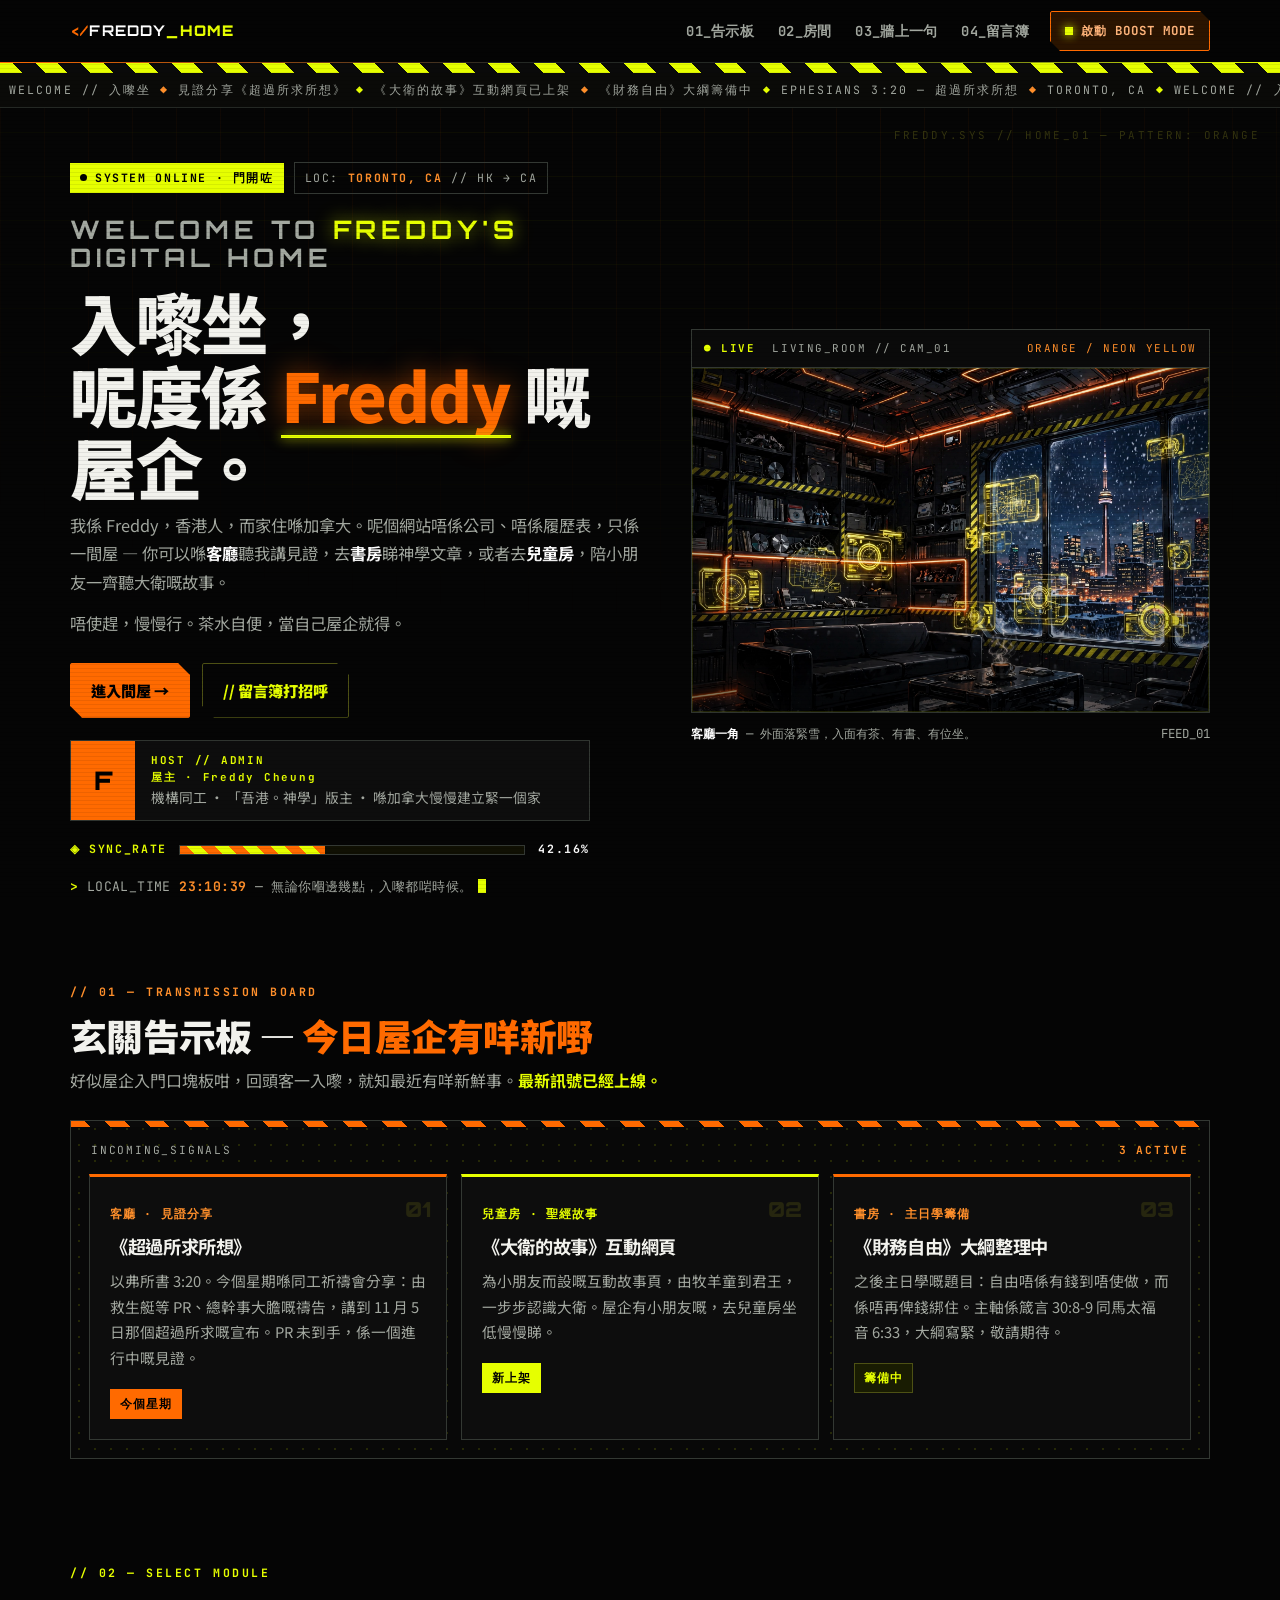
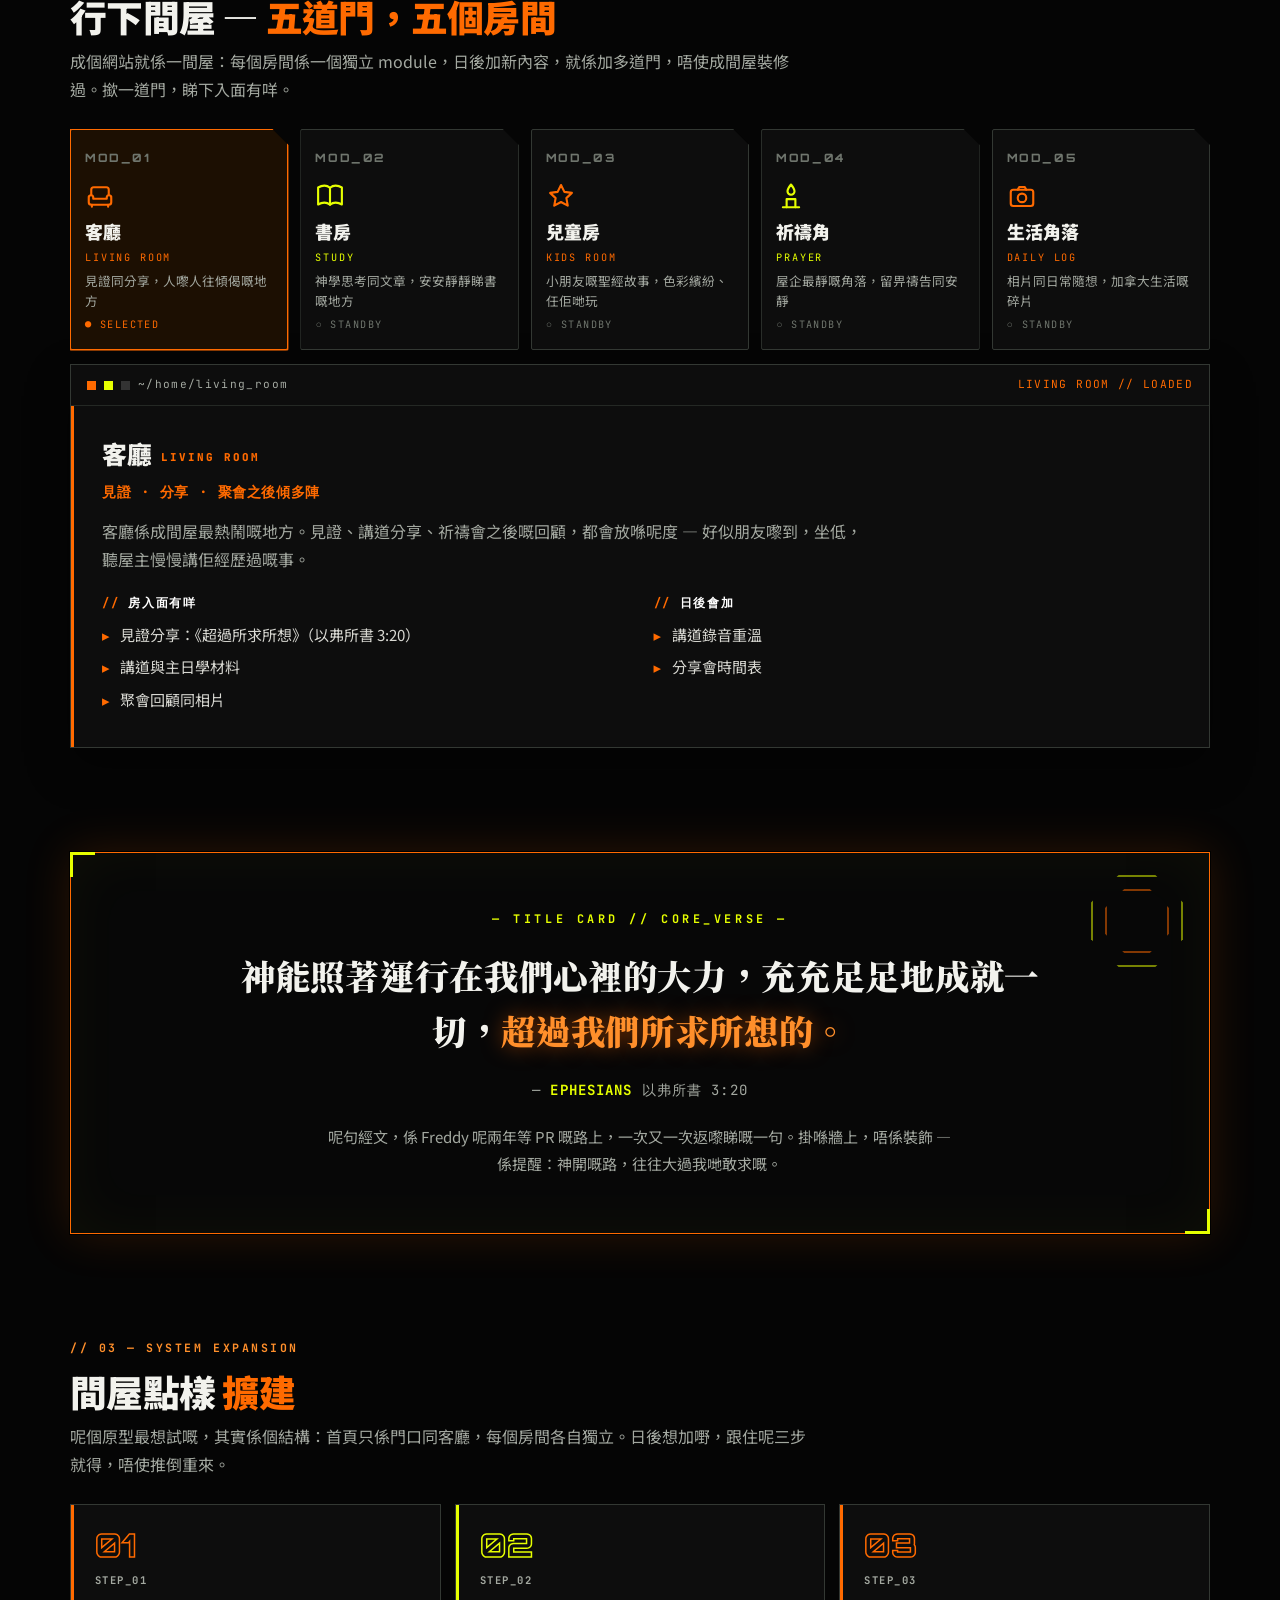
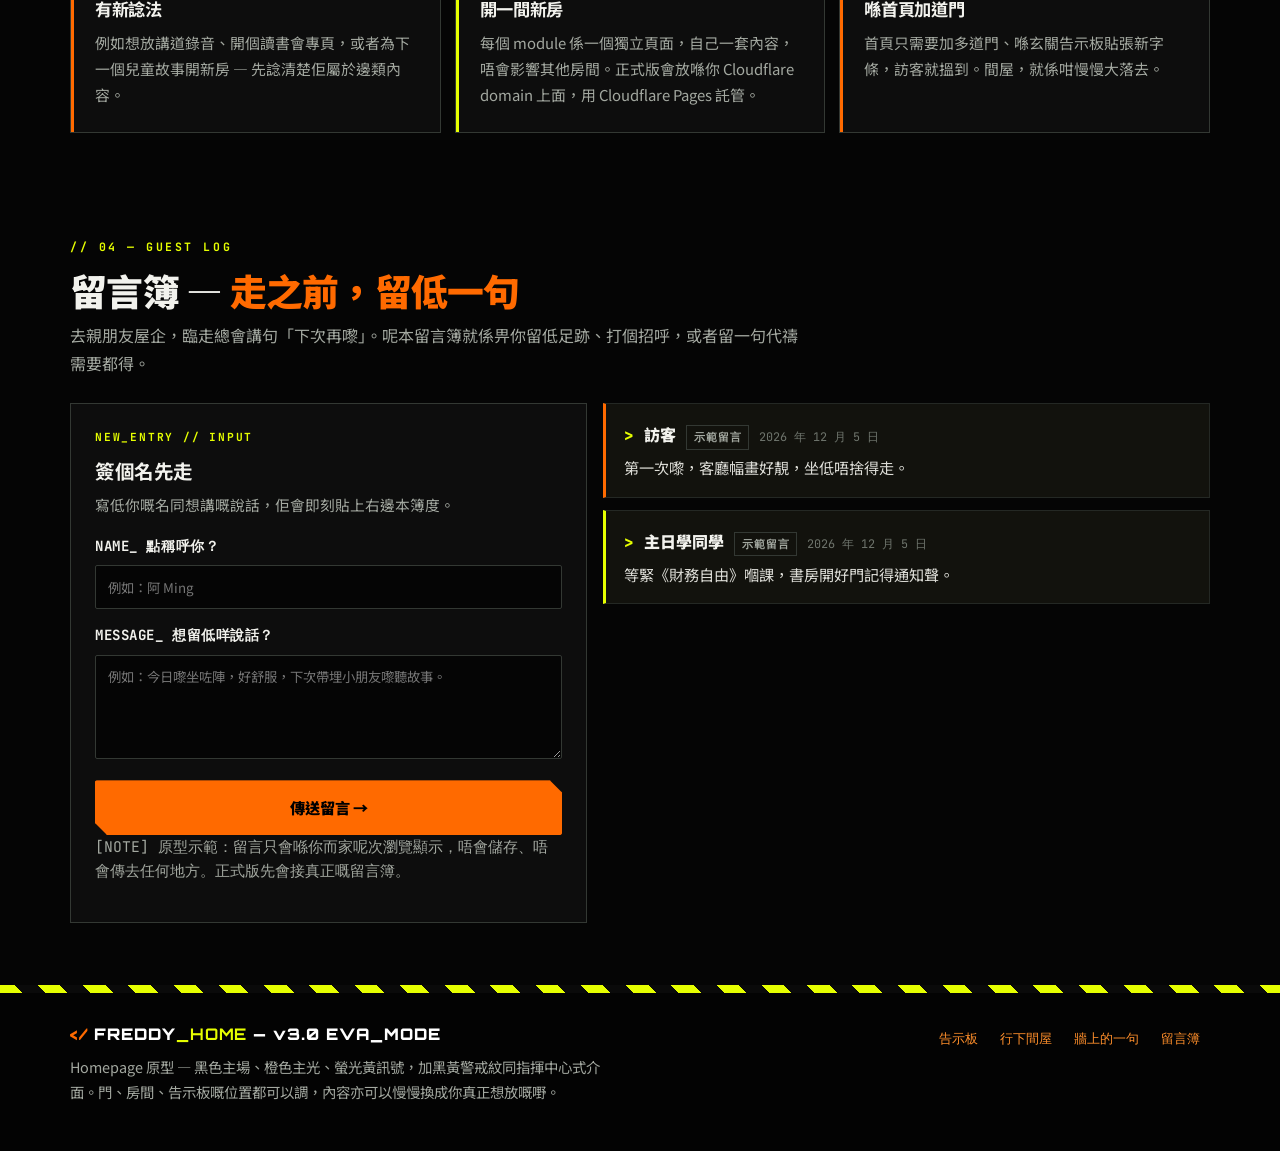
==== index.html @ 5687043f "Add files via upload" ====
<!doctype html>
<html lang="zh-Hant">
<head>
<meta charset="utf-8" />
<meta name="viewport" content="width=device-width, initial-scale=1, viewport-fit=cover" />
<meta name="color-scheme" content="dark" />
<link rel="icon" href="data:," />
<title>Freddy 嘅屋企 — Homepage 原型</title>
<link rel="preconnect" href="https://fonts.googleapis.com" />
<link rel="preconnect" href="https://fonts.gstatic.com" crossorigin />
<link href="https://fonts.googleapis.com/css2?family=JetBrains+Mono:wght@400;700&family=Noto+Sans+TC:wght@400;500;700;900&family=Noto+Serif+TC:wght@600;900&family=Orbitron:wght@700;800;900&display=swap" rel="stylesheet" />
<link rel="stylesheet" href="assets/css/style.css" />
</head>
<body>
<nav class="topnav" aria-label="屋企導覽">
  <div class="wrap">
    <a class="home-link" href="#top"><i>&lt;/</i> FREDDY<b>_HOME</b></a>
    <a href="#news">01_告示板</a>
    <a href="#rooms">02_房間</a>
    <a href="#verse">03_牆上一句</a>
    <a href="#guestbook">04_留言簿</a>
    <button class="lamp-btn" id="lampBtn" type="button" aria-pressed="false"><span class="lamp-dot" aria-hidden="true"></span><span id="lampLabel">啟動 BOOST MODE</span></button>
  </div>
</nav>
<div class="hazard" aria-hidden="true"></div>
<div class="ticker" aria-hidden="true"><div class="ticker-track" id="tickerTrack"><span>&nbsp;WELCOME // 入嚟坐 <b>◆</b> 見證分享《超過所求所想》 <i>◆</i> 《大衛的故事》互動網頁已上架 <b>◆</b> 《財務自由》大綱籌備中 <i>◆</i> EPHESIANS 3:20 — 超過所求所想 <b>◆</b> TORONTO, CA <i>◆</i></span><span>&nbsp;WELCOME // 入嚟坐 <b>◆</b> 見證分享《超過所求所想》 <i>◆</i> 《大衛的故事》互動網頁已上架 <b>◆</b> 《財務自由》大綱籌備中 <i>◆</i> EPHESIANS 3:20 — 超過所求所想 <b>◆</b> TORONTO, CA <i>◆</i></span></div></div>

<main id="top">
<header class="hero">
  <div class="wrap hero-grid">
    <div>
      <div class="sysbar"><span class="online">SYSTEM ONLINE · 門開咗</span><span class="coords">LOC: <b>TORONTO, CA</b> // HK → CA</span></div>
      <h1><span class="en" id="heroEn">WELCOME TO <em>FREDDY'S</em> DIGITAL HOME</span><span id="heroTitle">入嚟坐，<br>呢度係 <span class="accent">Freddy</span> 嘅屋企。</span></h1>
      <p class="lede" id="lede1">我係 Freddy，香港人，而家住喺加拿大。呢個網站唔係公司、唔係履歷表，只係一間屋 — 你可以喺<strong>客廳</strong>聽我講見證，去<strong>書房</strong>睇神學文章，或者去<strong>兒童房</strong>，陪小朋友一齊聽大衛嘅故事。</p>
      <p class="lede" id="lede2">唔使趕，慢慢行。茶水自便，當自己屋企就得。</p>
      <div class="hero-actions">
        <a class="btn btn-primary" href="#rooms">進入間屋 →</a>
        <a class="btn btn-ghost" href="#guestbook">// 留言簿打招呼</a>
      </div>
      <div class="host-card">
        <div class="host-avatar" aria-hidden="true">F</div>
        <div><strong><span>HOST // ADMIN</span><span id="hostName">屋主 · Freddy Cheung</span></strong><span class="desc" id="hostDesc">機構同工 · 「吾港。神學」版主 · 喺加拿大慢慢建立緊一個家</span></div>
      </div>
      <div class="sync" aria-hidden="true"><span class="sync-label">SYNC_RATE</span><div class="sync-track"><div class="sync-fill" id="syncFill"></div></div><strong id="syncVal">--.--%</strong></div>
      <p class="clock-line">LOCAL_TIME <strong id="homeClock">--:--</strong> — 無論你嗰邊幾點，入嚟都啱時候。<span class="cursor" aria-hidden="true"></span></p>
    </div>
    <figure class="hero-photo">
      <div class="hud-head"><span><b>● LIVE</b> &nbsp;LIVING_ROOM // CAM_01</span><span>ORANGE / NEON YELLOW</span></div>
      <div class="frame"><img src="assets/eva-home.webp" alt="指揮中心風格客廳：黑色牆身同書架配橙色霓虹燈帶、黑黃警戒斜紋同螢光黃全息介面板，窗外係落雪中嘅多倫多天際線同 CN Tower，茶几上有一杯熱茶" /></div>
      <figcaption><span><b>客廳一角</b> — 外面落緊雪，入面有茶、有書、有位坐。</span><span>FEED_01</span></figcaption>
    </figure>
  </div>
</header>

<section id="news">
  <div class="wrap">
    <div class="sec-head"><p class="kicker" style="color:var(--orange2)">// 01 — TRANSMISSION BOARD</p><h2>玄關告示板 — <span>今日屋企有咩新嘢</span></h2><p>好似屋企入門口塊板咁，回頭客一入嚟，就知最近有咩新鮮事。<b>最新訊號已經上線。</b></p></div>
    <div class="board">
      <div class="board-top"><span>INCOMING_SIGNALS</span><b id="boardCount">3 ACTIVE</b></div>
      <div class="notes" id="notesWrap"><p class="load-note">// 接收訊號中…</p></div>
    </div>
  </div>
</section>

<section id="rooms">
  <div class="wrap">
    <div class="sec-head"><p class="kicker" style="color:var(--yellow)">// 02 — SELECT MODULE</p><h2>行下間屋 — <span>五道門，五個房間</span></h2><p>成個網站就係一間屋：每個房間係一個獨立 module，日後加新內容，就係加多道門，唔使成間屋裝修過。撳一道門，睇下入面有咩。</p></div>
    <div class="doors" role="tablist" aria-label="房間選擇">
      <button class="door" type="button" role="tab" data-room="living" data-num="MOD_01" aria-selected="true"><svg viewBox="0 0 24 24" aria-hidden="true"><path d="M5 11V7a2 2 0 0 1 2-2h10a2 2 0 0 1 2 2v4"/><path d="M3 13.5A1.8 1.8 0 0 1 6.6 13v1.2h10.8V13a1.8 1.8 0 0 1 3.6.5V17a2 2 0 0 1-2 2H5a2 2 0 0 1-2-2v-3.5Z"/><path d="M5.5 19v1.6M18.5 19v1.6"/></svg><span class="room-name">客廳</span><span class="room-en">LIVING ROOM</span><span class="room-sub">見證同分享，人嚟人往傾偈嘅地方</span><span class="status">● SELECTED</span></button>
      <button class="door" type="button" role="tab" data-room="study" data-num="MOD_02" aria-selected="false"><svg viewBox="0 0 24 24" aria-hidden="true"><path d="M2.5 5.2S5 3.7 7.5 3.7c1.7 0 3.2.6 4.5 1.7 1.3-1.1 2.8-1.7 4.5-1.7 2.5 0 5 1.5 5 1.5v13.6s-2.5-1.5-5-1.5c-1.7 0-3.2.6-4.5 1.7-1.3-1.1-2.8-1.7-4.5-1.7-2.5 0-5 1.5-5 1.5Z"/><path d="M12 5.4v13.5"/></svg><span class="room-name">書房</span><span class="room-en">STUDY</span><span class="room-sub">神學思考同文章，安安靜靜睇書嘅地方</span><span class="status">○ STANDBY</span></button>
      <button class="door" type="button" role="tab" data-room="kids" data-num="MOD_03" aria-selected="false"><svg viewBox="0 0 24 24" aria-hidden="true"><path d="M12 3.2l2.7 5.5 6 .8-4.4 4.2 1.1 6L12 16.8l-5.4 2.9 1.1-6L3.3 9.5l6-.8Z"/></svg><span class="room-name">兒童房</span><span class="room-en">KIDS ROOM</span><span class="room-sub">小朋友嘅聖經故事，色彩繽紛、任佢哋玩</span><span class="status">○ STANDBY</span></button>
      <button class="door" type="button" role="tab" data-room="prayer" data-num="MOD_04" aria-selected="false"><svg viewBox="0 0 24 24" aria-hidden="true"><path d="M12 2.8c1.7 2.1 2.8 3.7 2.8 5.4a2.8 2.8 0 0 1-5.6 0c0-1.7 1.1-3.3 2.8-5.4Z"/><path d="M8.5 21v-6.5h7V21"/><path d="M5.5 21h13"/></svg><span class="room-name">祈禱角</span><span class="room-en">PRAYER</span><span class="room-sub">屋企最靜嘅角落，留畀禱告同安靜</span><span class="status">○ STANDBY</span></button>
      <button class="door" type="button" role="tab" data-room="daily" data-num="MOD_05" aria-selected="false"><svg viewBox="0 0 24 24" aria-hidden="true"><rect x="3" y="7" width="18" height="13" rx="2"/><circle cx="12" cy="13.5" r="3.4"/><path d="M8.6 7l1.2-2.2h4.4L15.4 7"/></svg><span class="room-name">生活角落</span><span class="room-en">DAILY LOG</span><span class="room-sub">相片同日常隨想，加拿大生活嘅碎片</span><span class="status">○ STANDBY</span></button>
    </div>
    <article class="room-panel" id="roomPanel" aria-live="polite"><div class="panel-body"><p class="load-note">// 載入房間資料中…</p></div></article>
  </div>
</section>

<section id="verse">
  <div class="wrap"><div class="verse-band"><div class="atfield" aria-hidden="true"></div><p class="v-label" id="verseLabel">— TITLE CARD // CORE_VERSE —</p><blockquote id="verseText">神能照著運行在我們心裡的大力，充充足足地成就一切，<em>超過我們所求所想的。</em></blockquote><cite id="verseCite">— <b>EPHESIANS</b> 以弗所書 3:20</cite><p class="v-note" id="verseNote">呢句經文，係 Freddy 呢兩年等 PR 嘅路上，一次又一次返嚟睇嘅一句。掛喺牆上，唔係裝飾 — 係提醒：神開嘅路，往往大過我哋敢求嘅。</p></div></div>
</section>

<section id="grow">
  <div class="wrap">
    <div class="sec-head"><p class="kicker" style="color:var(--orange2)">// 03 — SYSTEM EXPANSION</p><h2>間屋點樣 <span>擴建</span></h2><p>呢個原型最想試嘅，其實係個結構：首頁只係門口同客廳，每個房間各自獨立。日後想加嘢，跟住呢三步就得，唔使推倒重來。</p></div>
    <div class="steps">
      <div class="step"><div class="num">01</div><h3><span>STEP_01</span>有新諗法</h3><p>例如想放講道錄音、開個讀書會專頁，或者為下一個兒童故事開新房 — 先諗清楚佢屬於邊類內容。</p></div>
      <div class="step"><div class="num">02</div><h3><span>STEP_02</span>開一間新房</h3><p>每個 module 係一個獨立頁面，自己一套內容，唔會影響其他房間。正式版會放喺你 Cloudflare domain 上面，用 Cloudflare Pages 託管。</p></div>
      <div class="step"><div class="num">03</div><h3><span>STEP_03</span>喺首頁加道門</h3><p>首頁只需要加多道門、喺玄關告示板貼張新字條，訪客就搵到。間屋，就係咁慢慢大落去。</p></div>
    </div>
  </div>
</section>

<section id="guestbook">
  <div class="wrap">
    <div class="sec-head"><p class="kicker" style="color:var(--yellow)">// 04 — GUEST LOG</p><h2>留言簿 — <span>走之前，留低一句</span></h2><p>去親朋友屋企，臨走總會講句「下次再嚟」。呢本留言簿就係畀你留低足跡、打個招呼，或者留一句代禱需要都得。</p></div>
    <div class="guest-grid">
      <form class="guest-form" id="guestForm"><h3><span>NEW_ENTRY // INPUT</span>簽個名先走</h3><p>寫低你嘅名同想講嘅說話，佢會即刻貼上右邊本簿度。</p><label>NAME_ 點稱呼你？<input type="text" id="guestName" maxlength="30" placeholder="例如：阿 Ming" autocomplete="off" /></label><label>MESSAGE_ 想留低咩說話？<textarea id="guestMsg" maxlength="300" placeholder="例如：今日嚟坐咗陣，好舒服，下次帶埋小朋友嚟聽故事。" required></textarea></label><button class="btn btn-primary" type="submit" style="width:100%;justify-content:center">傳送留言 →</button><p class="form-note">[NOTE] 原型示範：留言只會喺你而家呢次瀏覽顯示，唔會儲存、唔會傳去任何地方。正式版先會接真正嘅留言簿。</p></form>
      <div><div class="guest-list" id="guestList"></div></div>
    </div>
  </div>
</section>
</main>

<footer><div class="wrap"><div><p class="f-title"><i>&lt;/</i> FREDDY<b>_HOME</b> — v3.0 EVA_MODE</p><p id="footerNote">Homepage 原型 — 黑色主場、橙色主光、螢光黃訊號，加黑黃警戒紋同指揮中心式介面。門、房間、告示板嘅位置都可以調，內容亦可以慢慢換成你真正想放嘅嘢。</p></div><nav aria-label="頁尾導覽"><a href="#news">告示板</a><a href="#rooms">行下間屋</a><a href="#verse">牆上的一句</a><a href="#guestbook">留言簿</a></nav></div></footer>

<script src="assets/js/main.js" defer></script>
</body>
</html>
---- assets/css/style.css ----
/* ==========================================================================
   FREDDY_HOME — 設計系統（全站共用樣式表）
   黑色主場 #050505 · 橙色主光 · 螢光黃 #e6ff00 訊號色
   風格：新世紀福音戰士式指揮中心（EVA_MODE）
   規則：全站所有頁面都引用呢一個檔案。想改顏色、字體、間距，
   只改 :root 入面嘅變數，全站會一齊變，唔使逐頁改。
   原始樣式由 homepage 原型抽出，未經改動；檔案末尾「CMS 增補」
   一節係為咗由 JSON 載入內容而加嘅少量樣式。
   ========================================================================== */
button,[role="button"],select,summary,input:not([type="checkbox"],[type="radio"]),textarea{min-height:2.75rem}
*{box-sizing:border-box}
html{scroll-behavior:smooth}
@media (prefers-reduced-motion: reduce){html{scroll-behavior:auto}*,*::before,*::after{transition:none!important;animation:none!important}}
:root{
  color-scheme:dark;
  --bg:#050505; --bg2:#090909; --panel:#0d0d0d; --panel2:#12120d; --panel3:#17170f;
  --ink:#f2f2ed; --muted:#a3a8a0; --muted2:#6f756d;
  --line:#242824; --line2:#333833;
  --orange:#ff6a00; --orange2:#ff8f2b; --orange-dim:#2a1400; --orange-soft:#1c0f02;
  --yellow:#e6ff00; --yellow2:#f4ff70; --yellow-dim:#262a00; --yellow-soft:#191c02;
  --mono:"JetBrains Mono",ui-monospace,monospace;
  --display:"Orbitron","Noto Sans TC",sans-serif;
  --serif:"Noto Serif TC",serif;
  --sans:"Noto Sans TC",system-ui,sans-serif;
}
body{margin:0;background:var(--bg);color:var(--ink);font-family:var(--sans);line-height:1.75;overflow-x:hidden}
body::before{content:"";position:fixed;inset:0;z-index:0;pointer-events:none;background-image:linear-gradient(rgba(230,255,0,.045) 1px,transparent 1px),linear-gradient(90deg,rgba(255,106,0,.05) 1px,transparent 1px);background-size:44px 44px;mask-image:radial-gradient(ellipse 90% 70% at 50% 0%,black 30%,transparent 100%);animation:gridDrift 14s linear infinite}
@keyframes gridDrift{to{background-position:44px 88px,88px 44px}}
body::after{content:"";position:fixed;inset:0;z-index:999;pointer-events:none;opacity:.5;background:repeating-linear-gradient(0deg,transparent 0 3px,rgba(0,0,0,.14) 3px 4px)}
body.boost{--orange:#ff7d1a;--yellow:#f2ff3d}
body.boost::before{background-size:28px 28px}
main,footer,nav{position:relative;z-index:1}
h1,h2,h3{font-family:var(--sans);letter-spacing:-.02em}
a{color:var(--orange2)}
.wrap{max-width:1180px;margin:0 auto;padding:0 20px}
.mono{font-family:var(--mono)}
/* NAV */
.topnav{position:sticky;top:0;z-index:50;background:rgba(5,5,5,.92);backdrop-filter:blur(14px);border-bottom:1px solid var(--line)}
.topnav::after{content:"";position:absolute;left:0;right:0;bottom:-1px;height:1px;background:linear-gradient(90deg,var(--orange),transparent 40%,transparent 60%,var(--yellow))}
.topnav .wrap{display:flex;align-items:center;gap:2px;padding-top:10px;padding-bottom:10px;flex-wrap:wrap}
.topnav a{color:var(--muted);text-decoration:none;font-size:.86rem;font-weight:700;padding:8px 11px;min-height:2.5rem;display:inline-flex;align-items:center;font-family:var(--mono);letter-spacing:.02em}
.topnav a:hover{color:var(--yellow);background:#131305}
.topnav .home-link{color:#fff;font-family:var(--display);font-size:.92rem;letter-spacing:.08em;margin-right:auto;padding-left:2px}
.topnav .home-link i{font-style:normal;color:var(--orange)}
.topnav .home-link b{color:var(--yellow);font-weight:900}
.lamp-btn{margin-left:8px;border:1px solid var(--orange);background:var(--orange-dim);color:#ffb47a;border-radius:2px;padding:8px 14px;font-family:var(--mono);font-size:.78rem;font-weight:700;letter-spacing:.08em;cursor:pointer;display:inline-flex;align-items:center;gap:8px;min-height:2.5rem;clip-path:polygon(0 0,calc(100% - 10px) 0,100% 10px,100% 100%,10px 100%,0 calc(100% - 10px))}
.lamp-btn:hover{background:var(--orange);color:#000}
.lamp-dot{width:8px;height:8px;background:var(--yellow);box-shadow:0 0 10px var(--yellow);flex:none}
body.boost .lamp-dot{animation:blink 1s steps(2) infinite}
@keyframes blink{50%{opacity:.25}}
/* HERO */
.hero{padding:54px 0 18px;position:relative}
.hero::before{content:"FREDDY.SYS // HOME_01 — PATTERN: ORANGE";position:absolute;top:18px;right:20px;font-family:var(--mono);font-size:.68rem;letter-spacing:.22em;color:#33330f}
.hero-grid{display:grid;grid-template-columns:1.05fr .95fr;gap:48px;align-items:center}
.sysbar{display:flex;flex-wrap:wrap;gap:10px;align-items:center;margin-bottom:22px;font-family:var(--mono);font-size:.72rem;letter-spacing:.14em}
.sysbar .online{display:inline-flex;align-items:center;gap:8px;color:#000;background:var(--yellow);font-weight:700;padding:5px 10px}
.sysbar .online::before{content:"";width:7px;height:7px;background:#000;border-radius:50%}
.sysbar .coords{color:var(--muted);border:1px solid var(--line2);padding:5px 10px}
.sysbar .coords b{color:var(--orange2)}
h1{font-size:clamp(2.4rem,6vw,4.2rem);line-height:1.08;font-weight:900;margin:0 0 8px;text-transform:none}
h1 .en{display:block;font-family:var(--display);font-size:.38em;letter-spacing:.18em;color:var(--muted);font-weight:700;margin-bottom:14px}
h1 .en em{font-style:normal;color:var(--yellow);text-shadow:0 0 18px rgba(230,255,0,.6)}
h1 .accent{color:var(--orange);text-shadow:0 0 28px rgba(255,106,0,.55);position:relative}
h1 .accent::after{content:"";position:absolute;left:0;right:0;bottom:4px;height:3px;background:var(--yellow);box-shadow:0 0 12px var(--yellow)}
.hero p.lede{font-size:1.02rem;color:var(--muted);margin:0 0 12px;max-width:36em}
.hero p.lede strong{color:#fff}
.hero-actions{display:flex;gap:12px;flex-wrap:wrap;margin:26px 0 22px}
.btn{display:inline-flex;align-items:center;gap:8px;text-decoration:none;cursor:pointer;font:inherit;font-weight:900;font-size:.95rem;padding:13px 20px;min-height:3.1rem;border-radius:2px;clip-path:polygon(0 0,calc(100% - 12px) 0,100% 12px,100% 100%,12px 100%,0 calc(100% - 12px));transition:.18s}
.btn-primary{background:var(--orange);color:#000;border:1px solid var(--orange);box-shadow:0 0 24px rgba(255,106,0,.35)}
.btn-primary:hover{background:var(--yellow);border-color:var(--yellow);box-shadow:0 0 28px rgba(230,255,0,.45);transform:translateY(-2px)}
.btn-ghost{background:transparent;color:var(--yellow);border:1px solid #4d5014}
.btn-ghost:hover{border-color:var(--yellow);background:var(--yellow-soft);transform:translateY(-2px)}
.host-card{display:flex;gap:0;align-items:stretch;background:var(--panel);border:1px solid var(--line2);max-width:520px;overflow:hidden}
.host-avatar{flex:none;width:64px;display:grid;place-items:center;background:var(--orange);color:#000;font-family:var(--display);font-weight:900;font-size:1.6rem}
.host-card>div:last-child{padding:12px 16px}
.host-card strong{display:block;font-size:.98rem;line-height:1.4}
.host-card strong span{font-family:var(--mono);font-size:.68rem;letter-spacing:.16em;color:var(--yellow);display:block;margin-bottom:2px}
.host-card span.desc{color:var(--muted);font-size:.86rem;line-height:1.55;display:block}
.clock-line{margin-top:16px;color:var(--muted);font-size:.82rem;font-family:var(--mono);letter-spacing:.03em}
.clock-line::before{content:"> ";color:var(--yellow);font-weight:700}
.clock-line strong{color:var(--orange2);font-variant-numeric:tabular-nums}
.clock-line .cursor{display:inline-block;width:8px;height:14px;background:var(--yellow);vertical-align:-2px;margin-left:6px;animation:blink 1.1s steps(2) infinite}
.hero-photo{margin:0;position:relative}
.hud-head{display:flex;justify-content:space-between;gap:12px;background:#0a0a0a;border:1px solid var(--line2);border-bottom:0;padding:9px 12px;font-family:var(--mono);font-size:.68rem;letter-spacing:.14em;color:var(--muted)}
.hud-head b{color:var(--yellow)} .hud-head span:last-child{color:var(--orange2)}
.hero-photo .frame{border:1px solid var(--line2);overflow:hidden;background:#000;position:relative}
.hero-photo .frame::after{content:"";position:absolute;inset:0;pointer-events:none;box-shadow:inset 0 0 0 1px rgba(230,255,0,.12),inset 0 -60px 80px rgba(0,0,0,.55)}
.hero-photo img{display:block;width:100%;height:auto;aspect-ratio:3/2;object-fit:cover}
.hero-photo figcaption{display:flex;justify-content:space-between;gap:12px;color:var(--muted);font-size:.78rem;margin-top:10px;font-family:var(--mono)}
.hero-photo figcaption b{color:#fff;font-weight:700}
/* SECTIONS */
section{padding:52px 0}
.sec-head{margin-bottom:26px;max-width:46em}
.sec-head .kicker{font-family:var(--mono);font-size:.72rem;letter-spacing:.22em;font-weight:700;margin:0 0 10px}
.sec-head h2{font-size:clamp(1.6rem,3.6vw,2.3rem);font-weight:900;margin:0 0 8px;line-height:1.25}
.sec-head h2 span{color:var(--orange)}
.sec-head p{color:var(--muted);margin:0}
.sec-head p b{color:var(--yellow);font-weight:700}
/* BOARD */
.board{border:1px solid var(--line2);background:#080808;background-image:radial-gradient(rgba(230,255,0,.13) 1px,transparent 1.2px);background-size:16px 16px;padding:18px}
.board-top{display:flex;justify-content:space-between;font-family:var(--mono);font-size:.7rem;letter-spacing:.16em;color:var(--muted);padding:2px 2px 14px}
.board-top b{color:var(--orange2)}
.notes{display:grid;grid-template-columns:repeat(3,1fr);gap:14px}
.note{background:var(--panel);border:1px solid var(--line2);border-top:3px solid var(--orange);padding:20px;position:relative}
.note:nth-child(2){border-top-color:var(--yellow)} .note:nth-child(3){border-top-color:var(--orange)}
.note .idx{position:absolute;top:14px;right:16px;font-family:var(--display);font-size:1.3rem;font-weight:900;color:#26260f}
.note .where{font-family:var(--mono);font-size:.72rem;font-weight:700;letter-spacing:.1em}
.note h3{margin:8px 0 8px;font-size:1.14rem;line-height:1.45;padding-right:28px}
.note p{margin:0 0 16px;color:var(--muted);font-size:.92rem}
.chip{display:inline-block;font-family:var(--mono);font-size:.72rem;font-weight:700;letter-spacing:.08em;padding:4px 9px;border:1px solid var(--line2);color:var(--muted)}
.chip.new{background:var(--orange);border-color:var(--orange);color:#000}
.chip.live{background:var(--yellow);border-color:var(--yellow);color:#000}
.chip.soon{color:var(--yellow);border-color:#4d5114;background:var(--yellow-soft)}
/* DOORS / PORTALS */
.doors{display:grid;grid-template-columns:repeat(5,1fr);gap:12px;margin-bottom:14px}
.door{--room:var(--orange);--room-soft:var(--orange-soft);font:inherit;cursor:pointer;text-align:left;background:var(--panel);border:1px solid var(--line2);border-radius:2px;padding:18px 14px 16px;color:var(--ink);position:relative;min-height:11.5rem;display:flex;flex-direction:column;align-items:flex-start;gap:5px;clip-path:polygon(0 0,calc(100% - 16px) 0,100% 16px,100% 100%,0 100%);transition:.18s}
.door::before{content:attr(data-num);font-family:var(--display);font-size:.72rem;letter-spacing:.14em;color:var(--muted2);font-weight:800}
.door:hover{transform:translateY(-4px);border-color:var(--room)}
.door[aria-selected="true"]{background:var(--room-soft);border-color:var(--room);box-shadow:0 0 0 1px var(--room),0 0 26px color-mix(in srgb,var(--room) 28%,transparent)}
.door .status{margin-top:auto;font-family:var(--mono);font-size:.64rem;letter-spacing:.14em;color:var(--muted2)}
.door[aria-selected="true"] .status{color:var(--room)}
.door svg{width:30px;height:30px;stroke:var(--room);fill:none;stroke-width:1.7;stroke-linecap:round;stroke-linejoin:round;margin-top:8px}
.door .room-name{font-weight:900;font-size:1.12rem;margin-top:4px;line-height:1.3}
.door .room-en{font-family:var(--mono);font-size:.64rem;letter-spacing:.18em;color:var(--room)}
.door .room-sub{font-size:.79rem;color:var(--muted);line-height:1.55}
.door[data-room="study"],.door[data-room="prayer"]{--room:var(--yellow);--room-soft:var(--yellow-soft)}
.room-panel{--room:var(--orange);--room-soft:var(--orange-soft);background:var(--panel);border:1px solid var(--line2);box-shadow:0 18px 40px rgba(0,0,0,.45)}
.room-panel.swap{animation:fadeSlide .28s ease}
@keyframes fadeSlide{from{opacity:0;transform:translateY(6px)}to{opacity:1;transform:none}}
.panel-bar{display:flex;align-items:center;gap:8px;border-bottom:1px solid var(--line);padding:10px 16px;font-family:var(--mono);font-size:.7rem;letter-spacing:.12em;color:var(--muted)}
.panel-bar .dot{width:9px;height:9px;flex:none}.panel-bar .dot.o{background:var(--orange)}.panel-bar .dot.g{background:var(--yellow)}.panel-bar .dot.d{background:#333}
.panel-bar span:last-child{margin-left:auto;color:var(--room)}
.panel-body{padding:26px 28px 28px;border-left:3px solid var(--room)}
.room-panel h3{margin:0 0 4px;font-size:1.55rem;font-weight:900}
.room-panel h3 small{font-family:var(--mono);font-size:.68rem;letter-spacing:.18em;color:var(--room);vertical-align:middle;margin-left:10px}
.room-panel .panel-sub{color:var(--room);font-weight:700;font-size:.9rem;margin:0 0 12px;font-family:var(--mono);letter-spacing:.04em}
.room-panel .panel-desc{color:var(--muted);margin:0 0 20px;max-width:48em}
.panel-cols{display:grid;grid-template-columns:1fr 1fr;gap:24px}
.panel-cols h4{margin:0 0 8px;font-family:var(--mono);font-size:.76rem;letter-spacing:.14em;color:#fff}
.panel-cols h4::before{content:"// ";color:var(--room)}
.panel-cols ul{margin:0;padding:0;list-style:none}
.panel-cols li{margin-bottom:6px;padding-left:18px;position:relative;color:#d8d8d2;font-size:.94rem}
.panel-cols li::before{content:"▸";position:absolute;left:0;color:var(--room)}
/* VERSE */
.verse-band{background:#070707;border:1px solid var(--orange);padding:clamp(30px,5vw,56px);text-align:center;position:relative;box-shadow:0 0 0 1px #000,0 0 44px rgba(255,106,0,.16),inset 0 0 60px rgba(230,255,0,.04)}
.verse-band::before,.verse-band::after{content:"";position:absolute;width:22px;height:22px;border-color:var(--yellow);border-style:solid}
.verse-band::before{top:-1px;left:-1px;border-width:3px 0 0 3px}.verse-band::after{bottom:-1px;right:-1px;border-width:0 3px 3px 0}
.verse-band .v-label{font-family:var(--mono);font-size:.74rem;letter-spacing:.3em;color:var(--yellow);margin:0 0 18px;font-weight:700}
.verse-band blockquote{margin:0 auto 16px;max-width:25em;font-weight:900;font-size:clamp(1.4rem,3.8vw,2.15rem);line-height:1.6}
.verse-band blockquote em{font-style:normal;color:var(--orange2);text-shadow:0 0 20px rgba(255,106,0,.5)}
.verse-band cite{font-style:normal;color:var(--muted);font-family:var(--mono);font-size:.88rem;letter-spacing:.08em}
.verse-band cite b{color:var(--yellow)}
.verse-band .v-note{margin:22px auto 0;max-width:42em;font-size:.94rem;color:var(--muted)}
/* STEPS */
.steps{display:grid;grid-template-columns:repeat(3,1fr);gap:14px}
.step{background:var(--panel);border:1px solid var(--line2);padding:24px;position:relative;overflow:hidden}
.step::after{content:"";position:absolute;left:0;top:0;bottom:0;width:3px;background:var(--orange)}
.step:nth-child(2)::after{background:var(--yellow)} .step:nth-child(3)::after{background:var(--orange)}
.step .num{font-family:var(--display);font-weight:900;font-size:2rem;color:transparent;-webkit-text-stroke:1.5px var(--orange);margin-bottom:10px;line-height:1}
.step:nth-child(2) .num{-webkit-text-stroke-color:var(--yellow)}
.step h3{margin:0 0 6px;font-size:1.08rem}.step h3 span{font-family:var(--mono);font-size:.66rem;letter-spacing:.14em;color:var(--muted);display:block;margin-bottom:4px}
.step p{margin:0;color:var(--muted);font-size:.93rem}
/* GUESTBOOK */
.guest-grid{display:grid;grid-template-columns:.92fr 1.08fr;gap:16px;align-items:start}
.guest-form{background:var(--panel);border:1px solid var(--line2);padding:24px}
.guest-form h3{margin:0 0 4px;font-size:1.22rem}.guest-form h3 span{font-family:var(--mono);color:var(--yellow);font-size:.7rem;letter-spacing:.16em;display:block;margin-bottom:6px}
.guest-form>p{margin:0 0 16px;color:var(--muted);font-size:.92rem}
.guest-form label{display:block;font-weight:700;font-size:.88rem;margin-bottom:14px;font-family:var(--mono);letter-spacing:.04em}
.guest-form input,.guest-form textarea{width:100%;margin-top:7px;font-family:var(--sans);color:#fff;background:#050505;border:1px solid var(--line2);border-radius:2px;padding:11px 12px}
.guest-form textarea{min-height:6.5rem;resize:vertical}
.guest-form input:focus,.guest-form textarea:focus{outline:1px solid var(--yellow);border-color:var(--yellow);box-shadow:0 0 16px rgba(230,255,0,.18)}
.form-note{font-size:.78rem;color:var(--muted2);margin:12px 0 0;font-family:var(--mono);line-height:1.6}
.guest-list{display:grid;gap:12px}
.guest-note{background:var(--panel2);border:1px solid var(--line);border-left:3px solid var(--orange);padding:16px 18px}
.guest-note:nth-child(even){border-left-color:var(--yellow)}
.guest-note .g-head{display:flex;align-items:baseline;gap:10px;flex-wrap:wrap;margin-bottom:4px}
.guest-note strong{font-weight:900}.guest-note strong::before{content:"> ";color:var(--yellow);font-family:var(--mono)}
.guest-note time{font-size:.74rem;color:var(--muted2);font-family:var(--mono)}
.guest-note p{margin:0;font-size:.95rem;color:#dcdcd6}
.demo-tag{font-family:var(--mono);font-size:.66rem;font-weight:700;letter-spacing:.08em;border:1px solid var(--line2);color:var(--muted);padding:2px 7px}
.guest-empty{color:var(--muted);border:1px dashed var(--line2);padding:22px;text-align:center;font-family:var(--mono);font-size:.86rem}
footer{border-top:1px solid var(--line);padding:34px 0 46px;margin-top:10px;background:#030303}
footer .wrap{display:flex;gap:20px;flex-wrap:wrap;align-items:flex-start;justify-content:space-between}
footer p{margin:0;color:var(--muted);font-size:.9rem;max-width:38em}
footer .f-title{font-family:var(--display);font-weight:900;color:#fff;font-size:1rem;margin-bottom:6px;letter-spacing:.06em}
footer .f-title i{font-style:normal;color:var(--orange)} footer .f-title b{color:var(--yellow)}
footer nav{display:flex;gap:2px;flex-wrap:wrap} footer nav a{padding:8px 10px;min-height:2.25rem;display:inline-flex;align-items:center;font-family:var(--mono);font-size:.8rem;text-decoration:none}
/* EVA MODE — hazard, motion, title-card serif */
.hazard{height:10px;background:repeating-linear-gradient(45deg,var(--yellow) 0 16px,#0a0a0a 16px 32px);animation:hazardMove 1.1s linear infinite;position:relative;z-index:2}
@keyframes hazardMove{to{background-position:45.3px 0}}
body.boost .hazard{animation-duration:.45s}
.ticker{overflow:hidden;background:#0a0a08;border-bottom:1px solid var(--line);position:relative;z-index:1}
.ticker-track{display:flex;width:max-content;animation:tickMove 30s linear infinite}
.ticker span{font-family:var(--mono);font-size:.72rem;letter-spacing:.18em;color:var(--muted);padding:7px 0;white-space:nowrap}
.ticker span b{color:var(--orange2);font-weight:700}
.ticker span i{font-style:normal;color:var(--yellow)}
@keyframes tickMove{to{transform:translateX(-50%)}}
body.boost .ticker-track{animation-duration:13s}
.sysbar .online{animation:onlinePulse 2.2s ease-in-out infinite}
@keyframes onlinePulse{0%,100%{box-shadow:0 0 0 rgba(230,255,0,0)}50%{box-shadow:0 0 18px rgba(230,255,0,.55)}}
h1 .accent{animation:flicker 4.2s linear infinite}
@keyframes flicker{0%,93%,95.5%,100%{opacity:1}94%,95%{opacity:.55}}
.hero-photo .frame::before{content:"";position:absolute;left:0;right:0;top:-18%;height:64px;z-index:2;pointer-events:none;background:linear-gradient(180deg,transparent,rgba(230,255,0,.16),rgba(255,106,0,.08),transparent);animation:scanSweep 4.6s linear infinite}
@keyframes scanSweep{0%{top:-18%}100%{top:106%}}
body.boost .hero-photo .frame::before{animation-duration:2.2s}
.hero-photo img{animation:feedIn 1.1s ease both}
@keyframes feedIn{from{opacity:0;transform:scale(1.04)}to{opacity:1;transform:none}}
.sync{display:flex;align-items:center;gap:12px;margin-top:18px;font-family:var(--mono);font-size:.72rem;letter-spacing:.14em;color:var(--muted);max-width:520px}
.sync .sync-label{color:var(--yellow);font-weight:700;flex:none}
.sync .sync-label::before{content:"◈ "}
.sync-track{flex:1;height:10px;background:#101003;border:1px solid var(--line2);position:relative;overflow:hidden}
.sync-fill{height:100%;width:0;background:repeating-linear-gradient(45deg,var(--orange) 0 10px,var(--yellow) 10px 20px);background-size:28px 100%;animation:fillSlide 1s linear infinite;transition:width .8s ease}
@keyframes fillSlide{to{background-position:28px 0}}
.sync strong{color:#fff;font-variant-numeric:tabular-nums;flex:none;min-width:4.6em;text-align:right}
.board{position:relative}
.board::before{content:"";position:absolute;top:0;left:0;right:0;height:6px;background:repeating-linear-gradient(45deg,var(--orange) 0 14px,#0a0a0a 14px 28px);animation:hazardMove 1.4s linear infinite}
.note{transition:transform .18s,border-color .18s,box-shadow .18s}
.note:hover{transform:translateY(-4px);border-color:var(--line2);box-shadow:0 12px 28px rgba(0,0,0,.5)}
.door{transition:transform .18s,border-color .18s,box-shadow .18s,background .18s}
.door:hover{transform:translateY(-4px) translateX(2px)}
.door[aria-selected="true"]{animation:doorPulse 2.4s ease-in-out infinite}
@keyframes doorPulse{0%,100%{box-shadow:0 0 0 1px var(--room),0 0 18px color-mix(in srgb,var(--room) 22%,transparent)}50%{box-shadow:0 0 0 1px var(--room),0 0 34px color-mix(in srgb,var(--room) 42%,transparent)}}
.room-panel.swap{animation:panelIn .38s ease}
@keyframes panelIn{0%{opacity:0;transform:translateX(14px);clip-path:inset(0 0 0 6%)}60%{opacity:1}100%{opacity:1;transform:none;clip-path:inset(0 0 0 0)}}
.verse-band blockquote{font-family:var(--serif);font-weight:900;letter-spacing:.02em}
.atfield{position:absolute;top:22px;right:26px;width:92px;height:92px;pointer-events:none;opacity:.5}
.atfield::before,.atfield::after{content:"";position:absolute;inset:0;background:transparent;border:2px solid var(--yellow);clip-path:polygon(30% 0,70% 0,100% 30%,100% 70%,70% 100%,30% 100%,0 70%,0 30%);animation:spin 26s linear infinite}
.atfield::after{inset:14px;border-color:var(--orange);animation-duration:18s;animation-direction:reverse}
@keyframes spin{to{transform:rotate(360deg)}}
.rv{opacity:0;transform:translateY(20px);transition:opacity .6s ease,transform .6s ease}
.rv.in{opacity:1;transform:none}
footer{position:relative}
footer::before{content:"";position:absolute;top:-1px;left:0;right:0;height:8px;background:repeating-linear-gradient(45deg,var(--yellow) 0 16px,#0a0a0a 16px 32px);animation:hazardMove 1.1s linear infinite}
@media(max-width:900px){
.hero-grid{grid-template-columns:1fr;gap:32px}.hero{padding-top:36px}.hero::before{display:none}
.notes{grid-template-columns:1fr}.doors{grid-template-columns:repeat(2,1fr)}.door:last-child{grid-column:span 2}
.panel-cols{grid-template-columns:1fr}.steps{grid-template-columns:1fr}.guest-grid{grid-template-columns:1fr}
section{padding:38px 0}.panel-body{padding:22px 20px}.topnav a:not(.home-link){padding:8px 7px;font-size:.8rem}
.hero-photo figcaption{flex-direction:column;gap:2px}
}

/* ==========================================================================
   CMS 增補 — 由 JSON 載入內容時用嘅樣式（沿用上面同一套變數）
   ========================================================================== */
/* 內容載入中 / 載入失敗嘅提示（告示板、房間面板） */
.load-note{color:var(--muted);font-family:var(--mono);font-size:.86rem;letter-spacing:.06em;padding:22px;text-align:center;border:1px dashed var(--line2)}
.load-error{color:var(--yellow);font-family:var(--mono);font-size:.86rem;letter-spacing:.04em;line-height:1.7;padding:18px 20px;border:1px solid #4d5014;background:var(--yellow-soft)}
.load-error b{color:#fff}
/* 書房文章列表（content/articles.json 有文章時，先會喺書房面板出現） */
.article-block{margin-top:24px;border-top:1px solid var(--line);padding-top:18px}
.article-block h4{margin:0 0 12px;font-family:var(--mono);font-size:.76rem;letter-spacing:.14em;color:#fff}
.article-block h4::before{content:"// ";color:var(--room)}
.article-list{margin:0;padding:0;list-style:none;display:grid;gap:12px}
.article-list li{border:1px solid var(--line);border-left:3px solid var(--room);background:var(--panel2);padding:14px 16px}
.article-list a{color:#fff;font-weight:900;text-decoration:none;font-size:1.02rem;line-height:1.45}
.article-list a:hover{color:var(--yellow)}
.article-list .article-date{display:block;font-family:var(--mono);font-size:.72rem;letter-spacing:.1em;color:var(--muted);margin-top:4px}
.article-list p{margin:6px 0 0;color:var(--muted);font-size:.92rem;line-height:1.6}
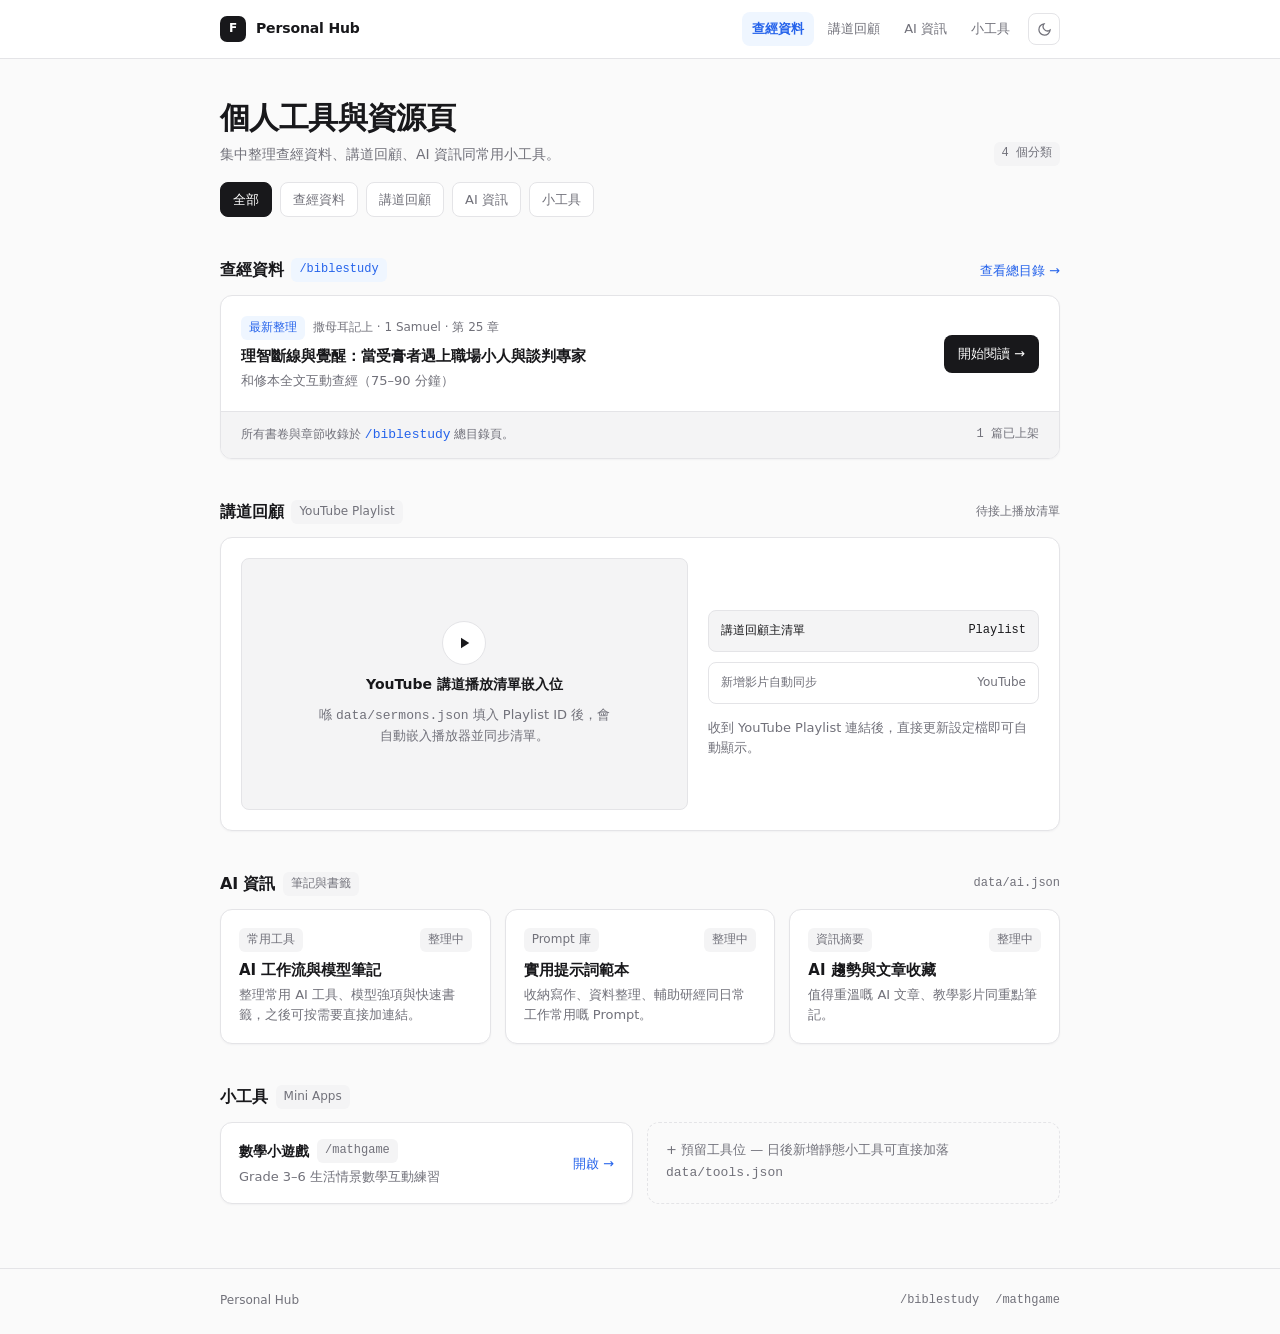
==== commit 3cdf7207: "Redesign site as Personal Hub and add /biblestudy with 1 Samuel 25" ====
--- a/index.html
+++ b/index.html
@@ -1,109 +1,195 @@
 <!doctype html>
 <html lang="zh-Hant">
 <head>
-<meta charset="utf-8" />
-<meta name="viewport" content="width=device-width, initial-scale=1, viewport-fit=cover" />
-<meta name="color-scheme" content="dark" />
-<link rel="icon" href="data:," />
-<title>Freddy 嘅屋企 — Homepage 原型</title>
-<link rel="preconnect" href="https://fonts.googleapis.com" />
-<link rel="preconnect" href="https://fonts.gstatic.com" crossorigin />
-<link href="https://fonts.googleapis.com/css2?family=JetBrains+Mono:wght@400;700&family=Noto+Sans+TC:wght@400;500;700;900&family=Noto+Serif+TC:wght@600;900&family=Orbitron:wght@700;800;900&display=swap" rel="stylesheet" />
-<link rel="stylesheet" href="assets/css/style.css" />
+  <meta charset="utf-8" />
+  <meta name="viewport" content="width=device-width, initial-scale=1, viewport-fit=cover" />
+  <link rel="icon" href="data:," />
+  <title>Personal Hub — 個人工具與資源頁</title>
+  <link rel="stylesheet" href="assets/css/style.css" />
 </head>
-<body>
-<nav class="topnav" aria-label="屋企導覽">
-  <div class="wrap">
-    <a class="home-link" href="#top"><i>&lt;/</i> FREDDY<b>_HOME</b></a>
-    <a href="#news">01_告示板</a>
-    <a href="#rooms">02_房間</a>
-    <a href="#verse">03_牆上一句</a>
-    <a href="#guestbook">04_留言簿</a>
-    <button class="lamp-btn" id="lampBtn" type="button" aria-pressed="false"><span class="lamp-dot" aria-hidden="true"></span><span id="lampLabel">啟動 BOOST MODE</span></button>
-  </div>
-</nav>
-<div class="hazard" aria-hidden="true"></div>
-<div class="ticker" aria-hidden="true"><div class="ticker-track" id="tickerTrack"><span>&nbsp;WELCOME // 入嚟坐 <b>◆</b> 見證分享《超過所求所想》 <i>◆</i> 《大衛的故事》互動網頁已上架 <b>◆</b> 《財務自由》大綱籌備中 <i>◆</i> EPHESIANS 3:20 — 超過所求所想 <b>◆</b> TORONTO, CA <i>◆</i></span><span>&nbsp;WELCOME // 入嚟坐 <b>◆</b> 見證分享《超過所求所想》 <i>◆</i> 《大衛的故事》互動網頁已上架 <b>◆</b> 《財務自由》大綱籌備中 <i>◆</i> EPHESIANS 3:20 — 超過所求所想 <b>◆</b> TORONTO, CA <i>◆</i></span></div></div>
+<body data-page="home">
+  <header class="site-header">
+    <div class="wrap header-inner">
+      <a class="brand" href="./">
+        <span class="brand-mark" aria-hidden="true">F</span>
+        <span>Personal Hub</span>
+      </a>
+      <nav class="nav" aria-label="主要導覽">
+        <a class="nav-primary" href="biblestudy/">查經資料</a>
+        <a href="#mod-sermons">講道回顧</a>
+        <a href="#mod-ai">AI 資訊</a>
+        <a class="hide-sm" href="#mod-tools">小工具</a>
+        <button id="themeToggle" class="theme-btn" type="button" aria-label="切換深淺模式" title="切換深淺模式"></button>
+      </nav>
+    </div>
+  </header>
 
-<main id="top">
-<header class="hero">
-  <div class="wrap hero-grid">
-    <div>
-      <div class="sysbar"><span class="online">SYSTEM ONLINE · 門開咗</span><span class="coords">LOC: <b>TORONTO, CA</b> // HK → CA</span></div>
-      <h1><span class="en" id="heroEn">WELCOME TO <em>FREDDY'S</em> DIGITAL HOME</span><span id="heroTitle">入嚟坐，<br>呢度係 <span class="accent">Freddy</span> 嘅屋企。</span></h1>
-      <p class="lede" id="lede1">我係 Freddy，香港人，而家住喺加拿大。呢個網站唔係公司、唔係履歷表，只係一間屋 — 你可以喺<strong>客廳</strong>聽我講見證，去<strong>書房</strong>睇神學文章，或者去<strong>兒童房</strong>，陪小朋友一齊聽大衛嘅故事。</p>
-      <p class="lede" id="lede2">唔使趕，慢慢行。茶水自便，當自己屋企就得。</p>
-      <div class="hero-actions">
-        <a class="btn btn-primary" href="#rooms">進入間屋 →</a>
-        <a class="btn btn-ghost" href="#guestbook">// 留言簿打招呼</a>
+  <main>
+    <div class="wrap stack-lg">
+      <!-- Compact Hub Header + Category Filter -->
+      <section class="page-head">
+        <div class="head-row">
+          <div>
+            <h1 class="page-title">個人工具與資源頁</h1>
+            <p class="page-sub">集中整理查經資料、講道回顧、AI 資訊同常用小工具。</p>
+          </div>
+          <span class="badge mono">4 個分類</span>
+        </div>
+
+        <div id="catFilters" class="filters" role="group" aria-label="分類篩選">
+          <button type="button" data-filter="all" class="pill-btn active">全部</button>
+          <button type="button" data-filter="biblestudy" class="pill-btn">查經資料</button>
+          <button type="button" data-filter="sermons" class="pill-btn">講道回顧</button>
+          <button type="button" data-filter="ai" class="pill-btn">AI 資訊</button>
+          <button type="button" data-filter="tools" class="pill-btn">小工具</button>
+        </div>
+      </section>
+
+      <!-- Module 1: Bible Study (/biblestudy) -->
+      <section id="mod-biblestudy" data-cat="biblestudy">
+        <div class="section-head">
+          <div class="section-title-group">
+            <h2 class="section-title">查經資料</h2>
+            <span class="badge badge-accent mono">/biblestudy</span>
+          </div>
+          <a class="section-link" href="biblestudy/">查看總目錄 →</a>
+        </div>
+
+        <div class="card card-hover">
+          <div id="homeBibleStudy" class="card-pad">
+            <div class="study-highlight">
+              <div>
+                <div class="study-meta">
+                  <span class="badge badge-accent">最新整理</span>
+                  <span>撒母耳記上 · 1 Samuel · 第 25 章</span>
+                </div>
+                <h3 class="item-title">理智斷線與覺醒：當受膏者遇上職場小人與談判專家</h3>
+                <p class="item-desc">和修本全文互動查經（75–90 分鐘）</p>
+              </div>
+              <a class="btn-primary" href="biblestudy/1-samuel-25.html">開始閱讀 →</a>
+            </div>
+          </div>
+          <div class="card-footer">
+            <span>所有書卷與章節收錄於 <a class="section-link mono" href="biblestudy/">/biblestudy</a> 總目錄頁。</span>
+            <span id="bibleStudyCount" class="mono">1 篇已上架</span>
+          </div>
+        </div>
+      </section>
+
+      <!-- Module 2: Sermon Archive (YouTube Playlist) -->
+      <section id="mod-sermons" data-cat="sermons">
+        <div class="section-head">
+          <div class="section-title-group">
+            <h2 class="section-title">講道回顧</h2>
+            <span class="badge">YouTube Playlist</span>
+          </div>
+          <span id="sermonStatus" class="book-en">待接上播放清單</span>
+        </div>
+
+        <div id="homeSermons" class="card card-pad">
+          <div class="sermon-grid">
+            <div class="video-box">
+              <div class="play-icon" aria-hidden="true">
+                <svg width="18" height="18" viewBox="0 0 24 24" fill="currentColor">
+                  <path d="M8 5v14l11-7z" />
+                </svg>
+              </div>
+              <p class="item-title" style="font-size:14px">YouTube 講道播放清單嵌入位</p>
+              <p class="item-desc" style="max-width:300px;margin:0">
+                喺 <span class="mono">data/sermons.json</span> 填入 Playlist ID 後，會自動嵌入播放器並同步清單。
+              </p>
+            </div>
+
+            <div class="playlist-note">
+              <div class="playlist-slot is-highlight">
+                <span>講道回顧主清單</span>
+                <span class="mono">Playlist</span>
+              </div>
+              <div class="playlist-slot">
+                <span>新增影片自動同步</span>
+                <span>YouTube</span>
+              </div>
+              <p class="item-desc" style="margin:4px 0 0">
+                收到 YouTube Playlist 連結後，直接更新設定檔即可自動顯示。
+              </p>
+            </div>
+          </div>
+        </div>
+      </section>
+
+      <!-- Module 3: AI Resources -->
+      <section id="mod-ai" data-cat="ai">
+        <div class="section-head">
+          <div class="section-title-group">
+            <h2 class="section-title">AI 資訊</h2>
+            <span class="badge">筆記與書籤</span>
+          </div>
+          <span class="book-en mono">data/ai.json</span>
+        </div>
+
+        <div id="homeAiGrid" class="grid-3">
+          <article class="card ai-card">
+            <div>
+              <div class="ai-card-top"><span class="badge">常用工具</span><span class="badge">整理中</span></div>
+              <h3 class="item-title">AI 工作流與模型筆記</h3>
+              <p class="item-desc">整理常用 AI 工具、模型強項與快速書籤，之後可按需要直接加連結。</p>
+            </div>
+          </article>
+          <article class="card ai-card">
+            <div>
+              <div class="ai-card-top"><span class="badge">Prompt 庫</span><span class="badge">整理中</span></div>
+              <h3 class="item-title">實用提示詞範本</h3>
+              <p class="item-desc">收納寫作、資料整理、輔助研經同日常工作常用嘅 Prompt。</p>
+            </div>
+          </article>
+          <article class="card ai-card">
+            <div>
+              <div class="ai-card-top"><span class="badge">資訊摘要</span><span class="badge">整理中</span></div>
+              <h3 class="item-title">AI 趨勢與文章收藏</h3>
+              <p class="item-desc">值得重溫嘅 AI 文章、教學影片同重點筆記。</p>
+            </div>
+          </article>
+        </div>
+      </section>
+
+      <!-- Module 4: Utilities / Mini-Apps -->
+      <section id="mod-tools" data-cat="tools">
+        <div class="section-head">
+          <div class="section-title-group">
+            <h2 class="section-title">小工具</h2>
+            <span class="badge">Mini Apps</span>
+          </div>
+        </div>
+
+        <div id="homeToolsGrid" class="grid-2">
+          <a class="card card-hover tool-card" href="mathgame/">
+            <div>
+              <div class="study-meta" style="margin-bottom:4px">
+                <strong style="color:var(--ink);font-size:14px">數學小遊戲</strong>
+                <span class="badge mono">/mathgame</span>
+              </div>
+              <p class="item-desc" style="margin:0">Grade 3–6 生活情景數學互動練習</p>
+            </div>
+            <span class="study-row-link">開啟 →</span>
+          </a>
+          <div class="dashed-card">
+            + 預留工具位 — 日後新增靜態小工具可直接加落 <span class="mono">data/tools.json</span>
+          </div>
+        </div>
+      </section>
+    </div>
+  </main>
+
+  <footer class="site-footer">
+    <div class="wrap footer-inner">
+      <span>Personal Hub</span>
+      <div class="footer-links mono">
+        <a href="biblestudy/">/biblestudy</a>
+        <a href="mathgame/">/mathgame</a>
       </div>
-      <div class="host-card">
-        <div class="host-avatar" aria-hidden="true">F</div>
-        <div><strong><span>HOST // ADMIN</span><span id="hostName">屋主 · Freddy Cheung</span></strong><span class="desc" id="hostDesc">機構同工 · 「吾港。神學」版主 · 喺加拿大慢慢建立緊一個家</span></div>
-      </div>
-      <div class="sync" aria-hidden="true"><span class="sync-label">SYNC_RATE</span><div class="sync-track"><div class="sync-fill" id="syncFill"></div></div><strong id="syncVal">--.--%</strong></div>
-      <p class="clock-line">LOCAL_TIME <strong id="homeClock">--:--</strong> — 無論你嗰邊幾點，入嚟都啱時候。<span class="cursor" aria-hidden="true"></span></p>
     </div>
-    <figure class="hero-photo">
-      <div class="hud-head"><span><b>● LIVE</b> &nbsp;LIVING_ROOM // CAM_01</span><span>ORANGE / NEON YELLOW</span></div>
-      <div class="frame"><img src="assets/eva-home.webp" alt="指揮中心風格客廳：黑色牆身同書架配橙色霓虹燈帶、黑黃警戒斜紋同螢光黃全息介面板，窗外係落雪中嘅多倫多天際線同 CN Tower，茶几上有一杯熱茶" /></div>
-      <figcaption><span><b>客廳一角</b> — 外面落緊雪，入面有茶、有書、有位坐。</span><span>FEED_01</span></figcaption>
-    </figure>
-  </div>
-</header>
+  </footer>
 
-<section id="news">
-  <div class="wrap">
-    <div class="sec-head"><p class="kicker" style="color:var(--orange2)">// 01 — TRANSMISSION BOARD</p><h2>玄關告示板 — <span>今日屋企有咩新嘢</span></h2><p>好似屋企入門口塊板咁，回頭客一入嚟，就知最近有咩新鮮事。<b>最新訊號已經上線。</b></p></div>
-    <div class="board">
-      <div class="board-top"><span>INCOMING_SIGNALS</span><b id="boardCount">3 ACTIVE</b></div>
-      <div class="notes" id="notesWrap"><p class="load-note">// 接收訊號中…</p></div>
-    </div>
-  </div>
-</section>
-
-<section id="rooms">
-  <div class="wrap">
-    <div class="sec-head"><p class="kicker" style="color:var(--yellow)">// 02 — SELECT MODULE</p><h2>行下間屋 — <span>五道門，五個房間</span></h2><p>成個網站就係一間屋：每個房間係一個獨立 module，日後加新內容，就係加多道門，唔使成間屋裝修過。撳一道門，睇下入面有咩。</p></div>
-    <div class="doors" role="tablist" aria-label="房間選擇">
-      <button class="door" type="button" role="tab" data-room="living" data-num="MOD_01" aria-selected="true"><svg viewBox="0 0 24 24" aria-hidden="true"><path d="M5 11V7a2 2 0 0 1 2-2h10a2 2 0 0 1 2 2v4"/><path d="M3 13.5A1.8 1.8 0 0 1 6.6 13v1.2h10.8V13a1.8 1.8 0 0 1 3.6.5V17a2 2 0 0 1-2 2H5a2 2 0 0 1-2-2v-3.5Z"/><path d="M5.5 19v1.6M18.5 19v1.6"/></svg><span class="room-name">客廳</span><span class="room-en">LIVING ROOM</span><span class="room-sub">見證同分享，人嚟人往傾偈嘅地方</span><span class="status">● SELECTED</span></button>
-      <button class="door" type="button" role="tab" data-room="study" data-num="MOD_02" aria-selected="false"><svg viewBox="0 0 24 24" aria-hidden="true"><path d="M2.5 5.2S5 3.7 7.5 3.7c1.7 0 3.2.6 4.5 1.7 1.3-1.1 2.8-1.7 4.5-1.7 2.5 0 5 1.5 5 1.5v13.6s-2.5-1.5-5-1.5c-1.7 0-3.2.6-4.5 1.7-1.3-1.1-2.8-1.7-4.5-1.7-2.5 0-5 1.5-5 1.5Z"/><path d="M12 5.4v13.5"/></svg><span class="room-name">書房</span><span class="room-en">STUDY</span><span class="room-sub">神學思考同文章，安安靜靜睇書嘅地方</span><span class="status">○ STANDBY</span></button>
-      <button class="door" type="button" role="tab" data-room="kids" data-num="MOD_03" aria-selected="false"><svg viewBox="0 0 24 24" aria-hidden="true"><path d="M12 3.2l2.7 5.5 6 .8-4.4 4.2 1.1 6L12 16.8l-5.4 2.9 1.1-6L3.3 9.5l6-.8Z"/></svg><span class="room-name">兒童房</span><span class="room-en">KIDS ROOM</span><span class="room-sub">小朋友嘅聖經故事，色彩繽紛、任佢哋玩</span><span class="status">○ STANDBY</span></button>
-      <button class="door" type="button" role="tab" data-room="prayer" data-num="MOD_04" aria-selected="false"><svg viewBox="0 0 24 24" aria-hidden="true"><path d="M12 2.8c1.7 2.1 2.8 3.7 2.8 5.4a2.8 2.8 0 0 1-5.6 0c0-1.7 1.1-3.3 2.8-5.4Z"/><path d="M8.5 21v-6.5h7V21"/><path d="M5.5 21h13"/></svg><span class="room-name">祈禱角</span><span class="room-en">PRAYER</span><span class="room-sub">屋企最靜嘅角落，留畀禱告同安靜</span><span class="status">○ STANDBY</span></button>
-      <button class="door" type="button" role="tab" data-room="daily" data-num="MOD_05" aria-selected="false"><svg viewBox="0 0 24 24" aria-hidden="true"><rect x="3" y="7" width="18" height="13" rx="2"/><circle cx="12" cy="13.5" r="3.4"/><path d="M8.6 7l1.2-2.2h4.4L15.4 7"/></svg><span class="room-name">生活角落</span><span class="room-en">DAILY LOG</span><span class="room-sub">相片同日常隨想，加拿大生活嘅碎片</span><span class="status">○ STANDBY</span></button>
-    </div>
-    <article class="room-panel" id="roomPanel" aria-live="polite"><div class="panel-body"><p class="load-note">// 載入房間資料中…</p></div></article>
-  </div>
-</section>
-
-<section id="verse">
-  <div class="wrap"><div class="verse-band"><div class="atfield" aria-hidden="true"></div><p class="v-label" id="verseLabel">— TITLE CARD // CORE_VERSE —</p><blockquote id="verseText">神能照著運行在我們心裡的大力，充充足足地成就一切，<em>超過我們所求所想的。</em></blockquote><cite id="verseCite">— <b>EPHESIANS</b> 以弗所書 3:20</cite><p class="v-note" id="verseNote">呢句經文，係 Freddy 呢兩年等 PR 嘅路上，一次又一次返嚟睇嘅一句。掛喺牆上，唔係裝飾 — 係提醒：神開嘅路，往往大過我哋敢求嘅。</p></div></div>
-</section>
-
-<section id="grow">
-  <div class="wrap">
-    <div class="sec-head"><p class="kicker" style="color:var(--orange2)">// 03 — SYSTEM EXPANSION</p><h2>間屋點樣 <span>擴建</span></h2><p>呢個原型最想試嘅，其實係個結構：首頁只係門口同客廳，每個房間各自獨立。日後想加嘢，跟住呢三步就得，唔使推倒重來。</p></div>
-    <div class="steps">
-      <div class="step"><div class="num">01</div><h3><span>STEP_01</span>有新諗法</h3><p>例如想放講道錄音、開個讀書會專頁，或者為下一個兒童故事開新房 — 先諗清楚佢屬於邊類內容。</p></div>
-      <div class="step"><div class="num">02</div><h3><span>STEP_02</span>開一間新房</h3><p>每個 module 係一個獨立頁面，自己一套內容，唔會影響其他房間。正式版會放喺你 Cloudflare domain 上面，用 Cloudflare Pages 託管。</p></div>
-      <div class="step"><div class="num">03</div><h3><span>STEP_03</span>喺首頁加道門</h3><p>首頁只需要加多道門、喺玄關告示板貼張新字條，訪客就搵到。間屋，就係咁慢慢大落去。</p></div>
-    </div>
-  </div>
-</section>
-
-<section id="guestbook">
-  <div class="wrap">
-    <div class="sec-head"><p class="kicker" style="color:var(--yellow)">// 04 — GUEST LOG</p><h2>留言簿 — <span>走之前，留低一句</span></h2><p>去親朋友屋企，臨走總會講句「下次再嚟」。呢本留言簿就係畀你留低足跡、打個招呼，或者留一句代禱需要都得。</p></div>
-    <div class="guest-grid">
-      <form class="guest-form" id="guestForm"><h3><span>NEW_ENTRY // INPUT</span>簽個名先走</h3><p>寫低你嘅名同想講嘅說話，佢會即刻貼上右邊本簿度。</p><label>NAME_ 點稱呼你？<input type="text" id="guestName" maxlength="30" placeholder="例如：阿 Ming" autocomplete="off" /></label><label>MESSAGE_ 想留低咩說話？<textarea id="guestMsg" maxlength="300" placeholder="例如：今日嚟坐咗陣，好舒服，下次帶埋小朋友嚟聽故事。" required></textarea></label><button class="btn btn-primary" type="submit" style="width:100%;justify-content:center">傳送留言 →</button><p class="form-note">[NOTE] 原型示範：留言只會喺你而家呢次瀏覽顯示，唔會儲存、唔會傳去任何地方。正式版先會接真正嘅留言簿。</p></form>
-      <div><div class="guest-list" id="guestList"></div></div>
-    </div>
-  </div>
-</section>
-</main>
-
-<footer><div class="wrap"><div><p class="f-title"><i>&lt;/</i> FREDDY<b>_HOME</b> — v3.0 EVA_MODE</p><p id="footerNote">Homepage 原型 — 黑色主場、橙色主光、螢光黃訊號，加黑黃警戒紋同指揮中心式介面。門、房間、告示板嘅位置都可以調，內容亦可以慢慢換成你真正想放嘅嘢。</p></div><nav aria-label="頁尾導覽"><a href="#news">告示板</a><a href="#rooms">行下間屋</a><a href="#verse">牆上的一句</a><a href="#guestbook">留言簿</a></nav></div></footer>
-
-<script src="assets/js/main.js" defer></script>
+  <script src="assets/js/hub.js" defer></script>
 </body>
 </html>
--- a/assets/css/style.css
+++ b/assets/css/style.css
@@ -1,258 +1,660 @@
 /* ==========================================================================
-   FREDDY_HOME — 設計系統（全站共用樣式表）
-   黑色主場 #050505 · 橙色主光 · 螢光黃 #e6ff00 訊號色
-   風格：新世紀福音戰士式指揮中心（EVA_MODE）
-   規則：全站所有頁面都引用呢一個檔案。想改顏色、字體、間距，
-   只改 :root 入面嘅變數，全站會一齊變，唔使逐頁改。
-   原始樣式由 homepage 原型抽出，未經改動；檔案末尾「CMS 增補」
-   一節係為咗由 JSON 載入內容而加嘅少量樣式。
+   Personal Hub — Clean & Minimal Design System
+   Light mode default (Swiss Minimal) + optional Dark mode ([data-theme="dark"])
    ========================================================================== */
-button,[role="button"],select,summary,input:not([type="checkbox"],[type="radio"]),textarea{min-height:2.75rem}
-*{box-sizing:border-box}
-html{scroll-behavior:smooth}
-@media (prefers-reduced-motion: reduce){html{scroll-behavior:auto}*,*::before,*::after{transition:none!important;animation:none!important}}
-:root{
-  color-scheme:dark;
-  --bg:#050505; --bg2:#090909; --panel:#0d0d0d; --panel2:#12120d; --panel3:#17170f;
-  --ink:#f2f2ed; --muted:#a3a8a0; --muted2:#6f756d;
-  --line:#242824; --line2:#333833;
-  --orange:#ff6a00; --orange2:#ff8f2b; --orange-dim:#2a1400; --orange-soft:#1c0f02;
-  --yellow:#e6ff00; --yellow2:#f4ff70; --yellow-dim:#262a00; --yellow-soft:#191c02;
-  --mono:"JetBrains Mono",ui-monospace,monospace;
-  --display:"Orbitron","Noto Sans TC",sans-serif;
-  --serif:"Noto Serif TC",serif;
-  --sans:"Noto Sans TC",system-ui,sans-serif;
-}
-body{margin:0;background:var(--bg);color:var(--ink);font-family:var(--sans);line-height:1.75;overflow-x:hidden}
-body::before{content:"";position:fixed;inset:0;z-index:0;pointer-events:none;background-image:linear-gradient(rgba(230,255,0,.045) 1px,transparent 1px),linear-gradient(90deg,rgba(255,106,0,.05) 1px,transparent 1px);background-size:44px 44px;mask-image:radial-gradient(ellipse 90% 70% at 50% 0%,black 30%,transparent 100%);animation:gridDrift 14s linear infinite}
-@keyframes gridDrift{to{background-position:44px 88px,88px 44px}}
-body::after{content:"";position:fixed;inset:0;z-index:999;pointer-events:none;opacity:.5;background:repeating-linear-gradient(0deg,transparent 0 3px,rgba(0,0,0,.14) 3px 4px)}
-body.boost{--orange:#ff7d1a;--yellow:#f2ff3d}
-body.boost::before{background-size:28px 28px}
-main,footer,nav{position:relative;z-index:1}
-h1,h2,h3{font-family:var(--sans);letter-spacing:-.02em}
-a{color:var(--orange2)}
-.wrap{max-width:1180px;margin:0 auto;padding:0 20px}
-.mono{font-family:var(--mono)}
-/* NAV */
-.topnav{position:sticky;top:0;z-index:50;background:rgba(5,5,5,.92);backdrop-filter:blur(14px);border-bottom:1px solid var(--line)}
-.topnav::after{content:"";position:absolute;left:0;right:0;bottom:-1px;height:1px;background:linear-gradient(90deg,var(--orange),transparent 40%,transparent 60%,var(--yellow))}
-.topnav .wrap{display:flex;align-items:center;gap:2px;padding-top:10px;padding-bottom:10px;flex-wrap:wrap}
-.topnav a{color:var(--muted);text-decoration:none;font-size:.86rem;font-weight:700;padding:8px 11px;min-height:2.5rem;display:inline-flex;align-items:center;font-family:var(--mono);letter-spacing:.02em}
-.topnav a:hover{color:var(--yellow);background:#131305}
-.topnav .home-link{color:#fff;font-family:var(--display);font-size:.92rem;letter-spacing:.08em;margin-right:auto;padding-left:2px}
-.topnav .home-link i{font-style:normal;color:var(--orange)}
-.topnav .home-link b{color:var(--yellow);font-weight:900}
-.lamp-btn{margin-left:8px;border:1px solid var(--orange);background:var(--orange-dim);color:#ffb47a;border-radius:2px;padding:8px 14px;font-family:var(--mono);font-size:.78rem;font-weight:700;letter-spacing:.08em;cursor:pointer;display:inline-flex;align-items:center;gap:8px;min-height:2.5rem;clip-path:polygon(0 0,calc(100% - 10px) 0,100% 10px,100% 100%,10px 100%,0 calc(100% - 10px))}
-.lamp-btn:hover{background:var(--orange);color:#000}
-.lamp-dot{width:8px;height:8px;background:var(--yellow);box-shadow:0 0 10px var(--yellow);flex:none}
-body.boost .lamp-dot{animation:blink 1s steps(2) infinite}
-@keyframes blink{50%{opacity:.25}}
-/* HERO */
-.hero{padding:54px 0 18px;position:relative}
-.hero::before{content:"FREDDY.SYS // HOME_01 — PATTERN: ORANGE";position:absolute;top:18px;right:20px;font-family:var(--mono);font-size:.68rem;letter-spacing:.22em;color:#33330f}
-.hero-grid{display:grid;grid-template-columns:1.05fr .95fr;gap:48px;align-items:center}
-.sysbar{display:flex;flex-wrap:wrap;gap:10px;align-items:center;margin-bottom:22px;font-family:var(--mono);font-size:.72rem;letter-spacing:.14em}
-.sysbar .online{display:inline-flex;align-items:center;gap:8px;color:#000;background:var(--yellow);font-weight:700;padding:5px 10px}
-.sysbar .online::before{content:"";width:7px;height:7px;background:#000;border-radius:50%}
-.sysbar .coords{color:var(--muted);border:1px solid var(--line2);padding:5px 10px}
-.sysbar .coords b{color:var(--orange2)}
-h1{font-size:clamp(2.4rem,6vw,4.2rem);line-height:1.08;font-weight:900;margin:0 0 8px;text-transform:none}
-h1 .en{display:block;font-family:var(--display);font-size:.38em;letter-spacing:.18em;color:var(--muted);font-weight:700;margin-bottom:14px}
-h1 .en em{font-style:normal;color:var(--yellow);text-shadow:0 0 18px rgba(230,255,0,.6)}
-h1 .accent{color:var(--orange);text-shadow:0 0 28px rgba(255,106,0,.55);position:relative}
-h1 .accent::after{content:"";position:absolute;left:0;right:0;bottom:4px;height:3px;background:var(--yellow);box-shadow:0 0 12px var(--yellow)}
-.hero p.lede{font-size:1.02rem;color:var(--muted);margin:0 0 12px;max-width:36em}
-.hero p.lede strong{color:#fff}
-.hero-actions{display:flex;gap:12px;flex-wrap:wrap;margin:26px 0 22px}
-.btn{display:inline-flex;align-items:center;gap:8px;text-decoration:none;cursor:pointer;font:inherit;font-weight:900;font-size:.95rem;padding:13px 20px;min-height:3.1rem;border-radius:2px;clip-path:polygon(0 0,calc(100% - 12px) 0,100% 12px,100% 100%,12px 100%,0 calc(100% - 12px));transition:.18s}
-.btn-primary{background:var(--orange);color:#000;border:1px solid var(--orange);box-shadow:0 0 24px rgba(255,106,0,.35)}
-.btn-primary:hover{background:var(--yellow);border-color:var(--yellow);box-shadow:0 0 28px rgba(230,255,0,.45);transform:translateY(-2px)}
-.btn-ghost{background:transparent;color:var(--yellow);border:1px solid #4d5014}
-.btn-ghost:hover{border-color:var(--yellow);background:var(--yellow-soft);transform:translateY(-2px)}
-.host-card{display:flex;gap:0;align-items:stretch;background:var(--panel);border:1px solid var(--line2);max-width:520px;overflow:hidden}
-.host-avatar{flex:none;width:64px;display:grid;place-items:center;background:var(--orange);color:#000;font-family:var(--display);font-weight:900;font-size:1.6rem}
-.host-card>div:last-child{padding:12px 16px}
-.host-card strong{display:block;font-size:.98rem;line-height:1.4}
-.host-card strong span{font-family:var(--mono);font-size:.68rem;letter-spacing:.16em;color:var(--yellow);display:block;margin-bottom:2px}
-.host-card span.desc{color:var(--muted);font-size:.86rem;line-height:1.55;display:block}
-.clock-line{margin-top:16px;color:var(--muted);font-size:.82rem;font-family:var(--mono);letter-spacing:.03em}
-.clock-line::before{content:"> ";color:var(--yellow);font-weight:700}
-.clock-line strong{color:var(--orange2);font-variant-numeric:tabular-nums}
-.clock-line .cursor{display:inline-block;width:8px;height:14px;background:var(--yellow);vertical-align:-2px;margin-left:6px;animation:blink 1.1s steps(2) infinite}
-.hero-photo{margin:0;position:relative}
-.hud-head{display:flex;justify-content:space-between;gap:12px;background:#0a0a0a;border:1px solid var(--line2);border-bottom:0;padding:9px 12px;font-family:var(--mono);font-size:.68rem;letter-spacing:.14em;color:var(--muted)}
-.hud-head b{color:var(--yellow)} .hud-head span:last-child{color:var(--orange2)}
-.hero-photo .frame{border:1px solid var(--line2);overflow:hidden;background:#000;position:relative}
-.hero-photo .frame::after{content:"";position:absolute;inset:0;pointer-events:none;box-shadow:inset 0 0 0 1px rgba(230,255,0,.12),inset 0 -60px 80px rgba(0,0,0,.55)}
-.hero-photo img{display:block;width:100%;height:auto;aspect-ratio:3/2;object-fit:cover}
-.hero-photo figcaption{display:flex;justify-content:space-between;gap:12px;color:var(--muted);font-size:.78rem;margin-top:10px;font-family:var(--mono)}
-.hero-photo figcaption b{color:#fff;font-weight:700}
-/* SECTIONS */
-section{padding:52px 0}
-.sec-head{margin-bottom:26px;max-width:46em}
-.sec-head .kicker{font-family:var(--mono);font-size:.72rem;letter-spacing:.22em;font-weight:700;margin:0 0 10px}
-.sec-head h2{font-size:clamp(1.6rem,3.6vw,2.3rem);font-weight:900;margin:0 0 8px;line-height:1.25}
-.sec-head h2 span{color:var(--orange)}
-.sec-head p{color:var(--muted);margin:0}
-.sec-head p b{color:var(--yellow);font-weight:700}
-/* BOARD */
-.board{border:1px solid var(--line2);background:#080808;background-image:radial-gradient(rgba(230,255,0,.13) 1px,transparent 1.2px);background-size:16px 16px;padding:18px}
-.board-top{display:flex;justify-content:space-between;font-family:var(--mono);font-size:.7rem;letter-spacing:.16em;color:var(--muted);padding:2px 2px 14px}
-.board-top b{color:var(--orange2)}
-.notes{display:grid;grid-template-columns:repeat(3,1fr);gap:14px}
-.note{background:var(--panel);border:1px solid var(--line2);border-top:3px solid var(--orange);padding:20px;position:relative}
-.note:nth-child(2){border-top-color:var(--yellow)} .note:nth-child(3){border-top-color:var(--orange)}
-.note .idx{position:absolute;top:14px;right:16px;font-family:var(--display);font-size:1.3rem;font-weight:900;color:#26260f}
-.note .where{font-family:var(--mono);font-size:.72rem;font-weight:700;letter-spacing:.1em}
-.note h3{margin:8px 0 8px;font-size:1.14rem;line-height:1.45;padding-right:28px}
-.note p{margin:0 0 16px;color:var(--muted);font-size:.92rem}
-.chip{display:inline-block;font-family:var(--mono);font-size:.72rem;font-weight:700;letter-spacing:.08em;padding:4px 9px;border:1px solid var(--line2);color:var(--muted)}
-.chip.new{background:var(--orange);border-color:var(--orange);color:#000}
-.chip.live{background:var(--yellow);border-color:var(--yellow);color:#000}
-.chip.soon{color:var(--yellow);border-color:#4d5114;background:var(--yellow-soft)}
-/* DOORS / PORTALS */
-.doors{display:grid;grid-template-columns:repeat(5,1fr);gap:12px;margin-bottom:14px}
-.door{--room:var(--orange);--room-soft:var(--orange-soft);font:inherit;cursor:pointer;text-align:left;background:var(--panel);border:1px solid var(--line2);border-radius:2px;padding:18px 14px 16px;color:var(--ink);position:relative;min-height:11.5rem;display:flex;flex-direction:column;align-items:flex-start;gap:5px;clip-path:polygon(0 0,calc(100% - 16px) 0,100% 16px,100% 100%,0 100%);transition:.18s}
-.door::before{content:attr(data-num);font-family:var(--display);font-size:.72rem;letter-spacing:.14em;color:var(--muted2);font-weight:800}
-.door:hover{transform:translateY(-4px);border-color:var(--room)}
-.door[aria-selected="true"]{background:var(--room-soft);border-color:var(--room);box-shadow:0 0 0 1px var(--room),0 0 26px color-mix(in srgb,var(--room) 28%,transparent)}
-.door .status{margin-top:auto;font-family:var(--mono);font-size:.64rem;letter-spacing:.14em;color:var(--muted2)}
-.door[aria-selected="true"] .status{color:var(--room)}
-.door svg{width:30px;height:30px;stroke:var(--room);fill:none;stroke-width:1.7;stroke-linecap:round;stroke-linejoin:round;margin-top:8px}
-.door .room-name{font-weight:900;font-size:1.12rem;margin-top:4px;line-height:1.3}
-.door .room-en{font-family:var(--mono);font-size:.64rem;letter-spacing:.18em;color:var(--room)}
-.door .room-sub{font-size:.79rem;color:var(--muted);line-height:1.55}
-.door[data-room="study"],.door[data-room="prayer"]{--room:var(--yellow);--room-soft:var(--yellow-soft)}
-.room-panel{--room:var(--orange);--room-soft:var(--orange-soft);background:var(--panel);border:1px solid var(--line2);box-shadow:0 18px 40px rgba(0,0,0,.45)}
-.room-panel.swap{animation:fadeSlide .28s ease}
-@keyframes fadeSlide{from{opacity:0;transform:translateY(6px)}to{opacity:1;transform:none}}
-.panel-bar{display:flex;align-items:center;gap:8px;border-bottom:1px solid var(--line);padding:10px 16px;font-family:var(--mono);font-size:.7rem;letter-spacing:.12em;color:var(--muted)}
-.panel-bar .dot{width:9px;height:9px;flex:none}.panel-bar .dot.o{background:var(--orange)}.panel-bar .dot.g{background:var(--yellow)}.panel-bar .dot.d{background:#333}
-.panel-bar span:last-child{margin-left:auto;color:var(--room)}
-.panel-body{padding:26px 28px 28px;border-left:3px solid var(--room)}
-.room-panel h3{margin:0 0 4px;font-size:1.55rem;font-weight:900}
-.room-panel h3 small{font-family:var(--mono);font-size:.68rem;letter-spacing:.18em;color:var(--room);vertical-align:middle;margin-left:10px}
-.room-panel .panel-sub{color:var(--room);font-weight:700;font-size:.9rem;margin:0 0 12px;font-family:var(--mono);letter-spacing:.04em}
-.room-panel .panel-desc{color:var(--muted);margin:0 0 20px;max-width:48em}
-.panel-cols{display:grid;grid-template-columns:1fr 1fr;gap:24px}
-.panel-cols h4{margin:0 0 8px;font-family:var(--mono);font-size:.76rem;letter-spacing:.14em;color:#fff}
-.panel-cols h4::before{content:"// ";color:var(--room)}
-.panel-cols ul{margin:0;padding:0;list-style:none}
-.panel-cols li{margin-bottom:6px;padding-left:18px;position:relative;color:#d8d8d2;font-size:.94rem}
-.panel-cols li::before{content:"▸";position:absolute;left:0;color:var(--room)}
-/* VERSE */
-.verse-band{background:#070707;border:1px solid var(--orange);padding:clamp(30px,5vw,56px);text-align:center;position:relative;box-shadow:0 0 0 1px #000,0 0 44px rgba(255,106,0,.16),inset 0 0 60px rgba(230,255,0,.04)}
-.verse-band::before,.verse-band::after{content:"";position:absolute;width:22px;height:22px;border-color:var(--yellow);border-style:solid}
-.verse-band::before{top:-1px;left:-1px;border-width:3px 0 0 3px}.verse-band::after{bottom:-1px;right:-1px;border-width:0 3px 3px 0}
-.verse-band .v-label{font-family:var(--mono);font-size:.74rem;letter-spacing:.3em;color:var(--yellow);margin:0 0 18px;font-weight:700}
-.verse-band blockquote{margin:0 auto 16px;max-width:25em;font-weight:900;font-size:clamp(1.4rem,3.8vw,2.15rem);line-height:1.6}
-.verse-band blockquote em{font-style:normal;color:var(--orange2);text-shadow:0 0 20px rgba(255,106,0,.5)}
-.verse-band cite{font-style:normal;color:var(--muted);font-family:var(--mono);font-size:.88rem;letter-spacing:.08em}
-.verse-band cite b{color:var(--yellow)}
-.verse-band .v-note{margin:22px auto 0;max-width:42em;font-size:.94rem;color:var(--muted)}
-/* STEPS */
-.steps{display:grid;grid-template-columns:repeat(3,1fr);gap:14px}
-.step{background:var(--panel);border:1px solid var(--line2);padding:24px;position:relative;overflow:hidden}
-.step::after{content:"";position:absolute;left:0;top:0;bottom:0;width:3px;background:var(--orange)}
-.step:nth-child(2)::after{background:var(--yellow)} .step:nth-child(3)::after{background:var(--orange)}
-.step .num{font-family:var(--display);font-weight:900;font-size:2rem;color:transparent;-webkit-text-stroke:1.5px var(--orange);margin-bottom:10px;line-height:1}
-.step:nth-child(2) .num{-webkit-text-stroke-color:var(--yellow)}
-.step h3{margin:0 0 6px;font-size:1.08rem}.step h3 span{font-family:var(--mono);font-size:.66rem;letter-spacing:.14em;color:var(--muted);display:block;margin-bottom:4px}
-.step p{margin:0;color:var(--muted);font-size:.93rem}
-/* GUESTBOOK */
-.guest-grid{display:grid;grid-template-columns:.92fr 1.08fr;gap:16px;align-items:start}
-.guest-form{background:var(--panel);border:1px solid var(--line2);padding:24px}
-.guest-form h3{margin:0 0 4px;font-size:1.22rem}.guest-form h3 span{font-family:var(--mono);color:var(--yellow);font-size:.7rem;letter-spacing:.16em;display:block;margin-bottom:6px}
-.guest-form>p{margin:0 0 16px;color:var(--muted);font-size:.92rem}
-.guest-form label{display:block;font-weight:700;font-size:.88rem;margin-bottom:14px;font-family:var(--mono);letter-spacing:.04em}
-.guest-form input,.guest-form textarea{width:100%;margin-top:7px;font-family:var(--sans);color:#fff;background:#050505;border:1px solid var(--line2);border-radius:2px;padding:11px 12px}
-.guest-form textarea{min-height:6.5rem;resize:vertical}
-.guest-form input:focus,.guest-form textarea:focus{outline:1px solid var(--yellow);border-color:var(--yellow);box-shadow:0 0 16px rgba(230,255,0,.18)}
-.form-note{font-size:.78rem;color:var(--muted2);margin:12px 0 0;font-family:var(--mono);line-height:1.6}
-.guest-list{display:grid;gap:12px}
-.guest-note{background:var(--panel2);border:1px solid var(--line);border-left:3px solid var(--orange);padding:16px 18px}
-.guest-note:nth-child(even){border-left-color:var(--yellow)}
-.guest-note .g-head{display:flex;align-items:baseline;gap:10px;flex-wrap:wrap;margin-bottom:4px}
-.guest-note strong{font-weight:900}.guest-note strong::before{content:"> ";color:var(--yellow);font-family:var(--mono)}
-.guest-note time{font-size:.74rem;color:var(--muted2);font-family:var(--mono)}
-.guest-note p{margin:0;font-size:.95rem;color:#dcdcd6}
-.demo-tag{font-family:var(--mono);font-size:.66rem;font-weight:700;letter-spacing:.08em;border:1px solid var(--line2);color:var(--muted);padding:2px 7px}
-.guest-empty{color:var(--muted);border:1px dashed var(--line2);padding:22px;text-align:center;font-family:var(--mono);font-size:.86rem}
-footer{border-top:1px solid var(--line);padding:34px 0 46px;margin-top:10px;background:#030303}
-footer .wrap{display:flex;gap:20px;flex-wrap:wrap;align-items:flex-start;justify-content:space-between}
-footer p{margin:0;color:var(--muted);font-size:.9rem;max-width:38em}
-footer .f-title{font-family:var(--display);font-weight:900;color:#fff;font-size:1rem;margin-bottom:6px;letter-spacing:.06em}
-footer .f-title i{font-style:normal;color:var(--orange)} footer .f-title b{color:var(--yellow)}
-footer nav{display:flex;gap:2px;flex-wrap:wrap} footer nav a{padding:8px 10px;min-height:2.25rem;display:inline-flex;align-items:center;font-family:var(--mono);font-size:.8rem;text-decoration:none}
-/* EVA MODE — hazard, motion, title-card serif */
-.hazard{height:10px;background:repeating-linear-gradient(45deg,var(--yellow) 0 16px,#0a0a0a 16px 32px);animation:hazardMove 1.1s linear infinite;position:relative;z-index:2}
-@keyframes hazardMove{to{background-position:45.3px 0}}
-body.boost .hazard{animation-duration:.45s}
-.ticker{overflow:hidden;background:#0a0a08;border-bottom:1px solid var(--line);position:relative;z-index:1}
-.ticker-track{display:flex;width:max-content;animation:tickMove 30s linear infinite}
-.ticker span{font-family:var(--mono);font-size:.72rem;letter-spacing:.18em;color:var(--muted);padding:7px 0;white-space:nowrap}
-.ticker span b{color:var(--orange2);font-weight:700}
-.ticker span i{font-style:normal;color:var(--yellow)}
-@keyframes tickMove{to{transform:translateX(-50%)}}
-body.boost .ticker-track{animation-duration:13s}
-.sysbar .online{animation:onlinePulse 2.2s ease-in-out infinite}
-@keyframes onlinePulse{0%,100%{box-shadow:0 0 0 rgba(230,255,0,0)}50%{box-shadow:0 0 18px rgba(230,255,0,.55)}}
-h1 .accent{animation:flicker 4.2s linear infinite}
-@keyframes flicker{0%,93%,95.5%,100%{opacity:1}94%,95%{opacity:.55}}
-.hero-photo .frame::before{content:"";position:absolute;left:0;right:0;top:-18%;height:64px;z-index:2;pointer-events:none;background:linear-gradient(180deg,transparent,rgba(230,255,0,.16),rgba(255,106,0,.08),transparent);animation:scanSweep 4.6s linear infinite}
-@keyframes scanSweep{0%{top:-18%}100%{top:106%}}
-body.boost .hero-photo .frame::before{animation-duration:2.2s}
-.hero-photo img{animation:feedIn 1.1s ease both}
-@keyframes feedIn{from{opacity:0;transform:scale(1.04)}to{opacity:1;transform:none}}
-.sync{display:flex;align-items:center;gap:12px;margin-top:18px;font-family:var(--mono);font-size:.72rem;letter-spacing:.14em;color:var(--muted);max-width:520px}
-.sync .sync-label{color:var(--yellow);font-weight:700;flex:none}
-.sync .sync-label::before{content:"◈ "}
-.sync-track{flex:1;height:10px;background:#101003;border:1px solid var(--line2);position:relative;overflow:hidden}
-.sync-fill{height:100%;width:0;background:repeating-linear-gradient(45deg,var(--orange) 0 10px,var(--yellow) 10px 20px);background-size:28px 100%;animation:fillSlide 1s linear infinite;transition:width .8s ease}
-@keyframes fillSlide{to{background-position:28px 0}}
-.sync strong{color:#fff;font-variant-numeric:tabular-nums;flex:none;min-width:4.6em;text-align:right}
-.board{position:relative}
-.board::before{content:"";position:absolute;top:0;left:0;right:0;height:6px;background:repeating-linear-gradient(45deg,var(--orange) 0 14px,#0a0a0a 14px 28px);animation:hazardMove 1.4s linear infinite}
-.note{transition:transform .18s,border-color .18s,box-shadow .18s}
-.note:hover{transform:translateY(-4px);border-color:var(--line2);box-shadow:0 12px 28px rgba(0,0,0,.5)}
-.door{transition:transform .18s,border-color .18s,box-shadow .18s,background .18s}
-.door:hover{transform:translateY(-4px) translateX(2px)}
-.door[aria-selected="true"]{animation:doorPulse 2.4s ease-in-out infinite}
-@keyframes doorPulse{0%,100%{box-shadow:0 0 0 1px var(--room),0 0 18px color-mix(in srgb,var(--room) 22%,transparent)}50%{box-shadow:0 0 0 1px var(--room),0 0 34px color-mix(in srgb,var(--room) 42%,transparent)}}
-.room-panel.swap{animation:panelIn .38s ease}
-@keyframes panelIn{0%{opacity:0;transform:translateX(14px);clip-path:inset(0 0 0 6%)}60%{opacity:1}100%{opacity:1;transform:none;clip-path:inset(0 0 0 0)}}
-.verse-band blockquote{font-family:var(--serif);font-weight:900;letter-spacing:.02em}
-.atfield{position:absolute;top:22px;right:26px;width:92px;height:92px;pointer-events:none;opacity:.5}
-.atfield::before,.atfield::after{content:"";position:absolute;inset:0;background:transparent;border:2px solid var(--yellow);clip-path:polygon(30% 0,70% 0,100% 30%,100% 70%,70% 100%,30% 100%,0 70%,0 30%);animation:spin 26s linear infinite}
-.atfield::after{inset:14px;border-color:var(--orange);animation-duration:18s;animation-direction:reverse}
-@keyframes spin{to{transform:rotate(360deg)}}
-.rv{opacity:0;transform:translateY(20px);transition:opacity .6s ease,transform .6s ease}
-.rv.in{opacity:1;transform:none}
-footer{position:relative}
-footer::before{content:"";position:absolute;top:-1px;left:0;right:0;height:8px;background:repeating-linear-gradient(45deg,var(--yellow) 0 16px,#0a0a0a 16px 32px);animation:hazardMove 1.1s linear infinite}
-@media(max-width:900px){
-.hero-grid{grid-template-columns:1fr;gap:32px}.hero{padding-top:36px}.hero::before{display:none}
-.notes{grid-template-columns:1fr}.doors{grid-template-columns:repeat(2,1fr)}.door:last-child{grid-column:span 2}
-.panel-cols{grid-template-columns:1fr}.steps{grid-template-columns:1fr}.guest-grid{grid-template-columns:1fr}
-section{padding:38px 0}.panel-body{padding:22px 20px}.topnav a:not(.home-link){padding:8px 7px;font-size:.8rem}
-.hero-photo figcaption{flex-direction:column;gap:2px}
-}
-
-/* ==========================================================================
-   CMS 增補 — 由 JSON 載入內容時用嘅樣式（沿用上面同一套變數）
-   ========================================================================== */
-/* 內容載入中 / 載入失敗嘅提示（告示板、房間面板） */
-.load-note{color:var(--muted);font-family:var(--mono);font-size:.86rem;letter-spacing:.06em;padding:22px;text-align:center;border:1px dashed var(--line2)}
-.load-error{color:var(--yellow);font-family:var(--mono);font-size:.86rem;letter-spacing:.04em;line-height:1.7;padding:18px 20px;border:1px solid #4d5014;background:var(--yellow-soft)}
-.load-error b{color:#fff}
-/* 書房文章列表（content/articles.json 有文章時，先會喺書房面板出現） */
-.article-block{margin-top:24px;border-top:1px solid var(--line);padding-top:18px}
-.article-block h4{margin:0 0 12px;font-family:var(--mono);font-size:.76rem;letter-spacing:.14em;color:#fff}
-.article-block h4::before{content:"// ";color:var(--room)}
-.article-list{margin:0;padding:0;list-style:none;display:grid;gap:12px}
-.article-list li{border:1px solid var(--line);border-left:3px solid var(--room);background:var(--panel2);padding:14px 16px}
-.article-list a{color:#fff;font-weight:900;text-decoration:none;font-size:1.02rem;line-height:1.45}
-.article-list a:hover{color:var(--yellow)}
-.article-list .article-date{display:block;font-family:var(--mono);font-size:.72rem;letter-spacing:.1em;color:var(--muted);margin-top:4px}
-.article-list p{margin:6px 0 0;color:var(--muted);font-size:.92rem;line-height:1.6}
+
+:root {
+  --bg: #fafafa;
+  --surface: #ffffff;
+  --surface-2: #f4f4f5;
+  --ink: #18181b;
+  --muted: #71717a;
+  --border: #e4e4e7;
+  --border-hover: #a1a1aa;
+  --accent: #18181b;
+  --accent-ink: #ffffff;
+  --link: #2563eb;
+  --link-soft: #eff6ff;
+  --radius: 12px;
+  --radius-sm: 8px;
+  --shadow-sm: 0 1px 2px rgba(15, 23, 42, 0.04);
+  --font-sans: "PingFang TC", "Hiragino Sans", "Noto Sans TC", -apple-system, BlinkMacSystemFont, "Segoe UI", system-ui, sans-serif;
+  --font-mono: ui-monospace, SFMono-Regular, Menlo, Monaco, Consolas, monospace;
+}
+
+[data-theme="dark"] {
+  --bg: #111214;
+  --surface: #181a1e;
+  --surface-2: #202328;
+  --ink: #f1f1f3;
+  --muted: #989ba3;
+  --border: #2a2d34;
+  --border-hover: #525763;
+  --accent: #f1f1f3;
+  --accent-ink: #111214;
+  --link: #7dd3fc;
+  --link-soft: #1b2834;
+  --shadow-sm: 0 1px 2px rgba(0, 0, 0, 0.25);
+}
+
+*,
+*::before,
+*::after {
+  box-sizing: border-box;
+}
+
+html {
+  scroll-behavior: smooth;
+  -webkit-text-size-adjust: 100%;
+}
+
+body {
+  margin: 0;
+  font-family: var(--font-sans);
+  font-size: 15px;
+  line-height: 1.65;
+  background-color: var(--bg);
+  color: var(--ink);
+  min-height: 100vh;
+  display: flex;
+  flex-direction: column;
+  -webkit-font-smoothing: antialiased;
+  transition: background-color 0.2s ease, color 0.2s ease;
+}
+
+a {
+  color: inherit;
+  text-decoration: none;
+}
+
+button,
+input {
+  font: inherit;
+  color: inherit;
+}
+
+.wrap {
+  width: 100%;
+  max-width: 880px;
+  margin: 0 auto;
+  padding: 0 20px;
+}
+
+/* ---------------- Header ---------------- */
+.site-header {
+  position: sticky;
+  top: 0;
+  z-index: 40;
+  background-color: var(--surface);
+  border-bottom: 1px solid var(--border);
+  transition: background-color 0.2s ease, border-color 0.2s ease;
+}
+
+.header-inner {
+  height: 58px;
+  display: flex;
+  align-items: center;
+  justify-content: space-between;
+  gap: 16px;
+}
+
+.brand {
+  display: inline-flex;
+  align-items: center;
+  gap: 10px;
+  font-weight: 600;
+  font-size: 14px;
+  letter-spacing: -0.01em;
+}
+
+.brand-mark {
+  width: 26px;
+  height: 26px;
+  border-radius: 7px;
+  background-color: var(--accent);
+  color: var(--accent-ink);
+  display: inline-flex;
+  align-items: center;
+  justify-content: center;
+  font-size: 12px;
+  font-weight: 700;
+}
+
+.nav {
+  display: flex;
+  align-items: center;
+  gap: 4px;
+}
+
+.nav a {
+  padding: 6px 10px;
+  border-radius: var(--radius-sm);
+  font-size: 13px;
+  color: var(--muted);
+  transition: color 0.15s ease, background-color 0.15s ease;
+}
+
+.nav a:hover {
+  color: var(--ink);
+  background-color: var(--surface-2);
+}
+
+.nav a.nav-primary {
+  background-color: var(--link-soft);
+  color: var(--link);
+  font-weight: 600;
+}
+
+.nav a.nav-primary:hover {
+  opacity: 0.88;
+}
+
+.theme-btn {
+  margin-left: 4px;
+  width: 32px;
+  height: 32px;
+  border-radius: var(--radius-sm);
+  border: 1px solid var(--border);
+  background-color: var(--surface);
+  color: var(--muted);
+  display: inline-flex;
+  align-items: center;
+  justify-content: center;
+  cursor: pointer;
+  transition: border-color 0.15s ease, color 0.15s ease;
+}
+
+.theme-btn:hover {
+  border-color: var(--border-hover);
+  color: var(--ink);
+}
+
+/* ---------------- Main ---------------- */
+main {
+  flex: 1;
+  padding: 40px 0 64px;
+}
+
+.stack-lg > * + * {
+  margin-top: 40px;
+}
+
+.stack-md > * + * {
+  margin-top: 24px;
+}
+
+.stack-sm > * + * {
+  margin-top: 12px;
+}
+
+/* ---------------- Page Header & Filters ---------------- */
+.page-head {
+  display: flex;
+  flex-direction: column;
+  gap: 16px;
+}
+
+.head-row {
+  display: flex;
+  flex-wrap: wrap;
+  align-items: flex-end;
+  justify-content: space-between;
+  gap: 12px;
+}
+
+.page-title {
+  margin: 0;
+  font-size: clamp(24px, 4vw, 30px);
+  font-weight: 600;
+  letter-spacing: -0.02em;
+  line-height: 1.25;
+}
+
+.page-sub {
+  margin: 6px 0 0;
+  font-size: 14px;
+  color: var(--muted);
+}
+
+.breadcrumb {
+  display: flex;
+  align-items: center;
+  gap: 8px;
+  font-size: 13px;
+  color: var(--muted);
+}
+
+.breadcrumb a:hover {
+  color: var(--ink);
+}
+
+.breadcrumb .mono {
+  color: var(--ink);
+  font-weight: 500;
+}
+
+.filters {
+  display: flex;
+  flex-wrap: wrap;
+  align-items: center;
+  gap: 8px;
+}
+
+.pill-btn {
+  padding: 6px 12px;
+  border-radius: var(--radius-sm);
+  border: 1px solid var(--border);
+  background-color: var(--surface);
+  color: var(--muted);
+  font-size: 13px;
+  font-weight: 500;
+  cursor: pointer;
+  transition: all 0.15s ease;
+}
+
+.pill-btn:hover {
+  color: var(--ink);
+  border-color: var(--border-hover);
+}
+
+.pill-btn.active {
+  background-color: var(--accent);
+  border-color: var(--accent);
+  color: var(--accent-ink);
+}
+
+.search-row {
+  display: flex;
+  flex-wrap: wrap;
+  align-items: center;
+  justify-content: space-between;
+  gap: 12px;
+  padding-bottom: 20px;
+  border-bottom: 1px solid var(--border);
+}
+
+.search-input {
+  width: 100%;
+  max-width: 280px;
+  padding: 7px 12px;
+  border-radius: var(--radius-sm);
+  border: 1px solid var(--border);
+  background-color: var(--surface);
+  font-size: 13px;
+  outline: none;
+  transition: border-color 0.15s ease;
+}
+
+.search-input:focus {
+  border-color: var(--link);
+}
+
+/* ---------------- Sections ---------------- */
+.section-head {
+  display: flex;
+  align-items: center;
+  justify-content: space-between;
+  gap: 12px;
+  margin-bottom: 12px;
+}
+
+.section-title-group {
+  display: flex;
+  align-items: center;
+  gap: 8px;
+}
+
+.section-title {
+  margin: 0;
+  font-size: 16px;
+  font-weight: 600;
+  letter-spacing: -0.01em;
+}
+
+.section-link {
+  font-size: 13px;
+  font-weight: 500;
+  color: var(--link);
+}
+
+.section-link:hover {
+  text-decoration: underline;
+}
+
+/* ---------------- Badges & Tags ---------------- */
+.mono {
+  font-family: var(--font-mono);
+}
+
+.badge {
+  display: inline-flex;
+  align-items: center;
+  padding: 2px 8px;
+  border-radius: 6px;
+  font-size: 12px;
+  font-weight: 500;
+  background-color: var(--surface-2);
+  color: var(--muted);
+}
+
+.badge-accent {
+  background-color: var(--link-soft);
+  color: var(--link);
+}
+
+.tag-list {
+  display: flex;
+  flex-wrap: wrap;
+  gap: 6px;
+  margin-top: 8px;
+}
+
+/* ---------------- Cards & Grids ---------------- */
+.card {
+  background-color: var(--surface);
+  border: 1px solid var(--border);
+  border-radius: var(--radius);
+  box-shadow: var(--shadow-sm);
+  transition: border-color 0.15s ease;
+}
+
+.card-hover:hover {
+  border-color: var(--border-hover);
+}
+
+.card-pad {
+  padding: 20px;
+}
+
+.card-footer {
+  padding: 12px 20px;
+  background-color: var(--surface-2);
+  border-top: 1px solid var(--border);
+  border-bottom-left-radius: calc(var(--radius) - 1px);
+  border-bottom-right-radius: calc(var(--radius) - 1px);
+  display: flex;
+  flex-wrap: wrap;
+  align-items: center;
+  justify-content: space-between;
+  gap: 8px;
+  font-size: 12px;
+  color: var(--muted);
+}
+
+.btn-primary {
+  display: inline-flex;
+  align-items: center;
+  justify-content: center;
+  gap: 6px;
+  padding: 8px 14px;
+  border-radius: var(--radius-sm);
+  background-color: var(--accent);
+  color: var(--accent-ink);
+  font-size: 13px;
+  font-weight: 500;
+  white-space: nowrap;
+  transition: opacity 0.15s ease;
+}
+
+.btn-primary:hover {
+  opacity: 0.88;
+}
+
+.grid-3 {
+  display: grid;
+  grid-template-columns: repeat(3, minmax(0, 1fr));
+  gap: 14px;
+}
+
+.grid-2 {
+  display: grid;
+  grid-template-columns: repeat(2, minmax(0, 1fr));
+  gap: 14px;
+}
+
+/* Feature row inside Bible Study card */
+.study-highlight {
+  display: flex;
+  flex-wrap: wrap;
+  align-items: center;
+  justify-content: space-between;
+  gap: 16px;
+}
+
+.study-meta {
+  display: flex;
+  align-items: center;
+  gap: 8px;
+  font-size: 12px;
+  color: var(--muted);
+  margin-bottom: 6px;
+}
+
+.item-title {
+  margin: 0;
+  font-size: 15px;
+  font-weight: 600;
+  line-height: 1.4;
+}
+
+.item-desc {
+  margin: 4px 0 0;
+  font-size: 13px;
+  color: var(--muted);
+  line-height: 1.55;
+}
+
+/* Sermon Playlist Card */
+.sermon-grid {
+  display: grid;
+  grid-template-columns: minmax(0, 1.35fr) minmax(0, 1fr);
+  gap: 20px;
+  align-items: center;
+}
+
+.video-box {
+  position: relative;
+  width: 100%;
+  aspect-ratio: 16 / 9;
+  border-radius: var(--radius-sm);
+  overflow: hidden;
+  background-color: var(--surface-2);
+  border: 1px solid var(--border);
+  display: flex;
+  flex-direction: column;
+  align-items: center;
+  justify-content: center;
+  text-align: center;
+  padding: 20px;
+  gap: 10px;
+}
+
+.video-box iframe {
+  position: absolute;
+  inset: 0;
+  width: 100%;
+  height: 100%;
+  border: 0;
+}
+
+.play-icon {
+  width: 44px;
+  height: 44px;
+  border-radius: 999px;
+  background-color: var(--surface);
+  border: 1px solid var(--border);
+  display: flex;
+  align-items: center;
+  justify-content: center;
+  color: var(--ink);
+}
+
+.playlist-note {
+  display: flex;
+  flex-direction: column;
+  gap: 10px;
+}
+
+.playlist-slot {
+  padding: 10px 12px;
+  border-radius: var(--radius-sm);
+  border: 1px solid var(--border);
+  font-size: 12px;
+  color: var(--muted);
+  display: flex;
+  align-items: center;
+  justify-content: space-between;
+  gap: 8px;
+}
+
+.playlist-slot.is-highlight {
+  background-color: var(--surface-2);
+  color: var(--ink);
+  font-weight: 500;
+}
+
+/* AI & Tool Cards */
+.ai-card {
+  display: flex;
+  flex-direction: column;
+  justify-content: space-between;
+  gap: 12px;
+  padding: 18px;
+}
+
+.ai-card-top {
+  display: flex;
+  align-items: center;
+  justify-content: space-between;
+  gap: 8px;
+  margin-bottom: 8px;
+}
+
+.tool-card {
+  display: flex;
+  align-items: center;
+  justify-content: space-between;
+  gap: 14px;
+  padding: 16px 18px;
+}
+
+.dashed-card {
+  border: 1px dashed var(--border);
+  border-radius: var(--radius);
+  padding: 16px 18px;
+  color: var(--muted);
+  font-size: 13px;
+}
+
+/* ---------------- Bible Study Directory List ---------------- */
+.book-group {
+  display: flex;
+  flex-direction: column;
+  gap: 10px;
+}
+
+.book-head {
+  display: flex;
+  align-items: baseline;
+  justify-content: space-between;
+  gap: 12px;
+}
+
+.book-head-left {
+  display: flex;
+  align-items: baseline;
+  gap: 8px;
+}
+
+.book-name {
+  margin: 0;
+  font-size: 16px;
+  font-weight: 600;
+}
+
+.book-en {
+  font-size: 12px;
+  color: var(--muted);
+}
+
+.study-list {
+  display: flex;
+  flex-direction: column;
+}
+
+.study-row {
+  display: flex;
+  flex-wrap: wrap;
+  align-items: center;
+  justify-content: space-between;
+  gap: 12px;
+  padding: 16px 20px;
+  transition: background-color 0.15s ease;
+}
+
+.study-row + .study-row {
+  border-top: 1px solid var(--border);
+}
+
+.study-row:hover {
+  background-color: var(--surface-2);
+}
+
+.study-row-link {
+  font-size: 13px;
+  font-weight: 500;
+  color: var(--link);
+  white-space: nowrap;
+}
+
+.empty-state {
+  padding: 36px 20px;
+  text-align: center;
+  color: var(--muted);
+  font-size: 14px;
+}
+
+/* ---------------- Footer ---------------- */
+.site-footer {
+  border-top: 1px solid var(--border);
+  padding: 22px 0;
+  font-size: 12px;
+  color: var(--muted);
+}
+
+.footer-inner {
+  display: flex;
+  flex-wrap: wrap;
+  align-items: center;
+  justify-content: space-between;
+  gap: 12px;
+}
+
+.footer-links {
+  display: flex;
+  align-items: center;
+  gap: 16px;
+}
+
+.footer-links a:hover {
+  color: var(--ink);
+}
+
+.hidden {
+  display: none !important;
+}
+
+/* ---------------- Responsive ---------------- */
+@media (max-width: 720px) {
+  main {
+    padding: 28px 0 48px;
+  }
+  .grid-3,
+  .grid-2,
+  .sermon-grid {
+    grid-template-columns: 1fr;
+  }
+  .nav a.hide-sm {
+    display: none;
+  }
+}
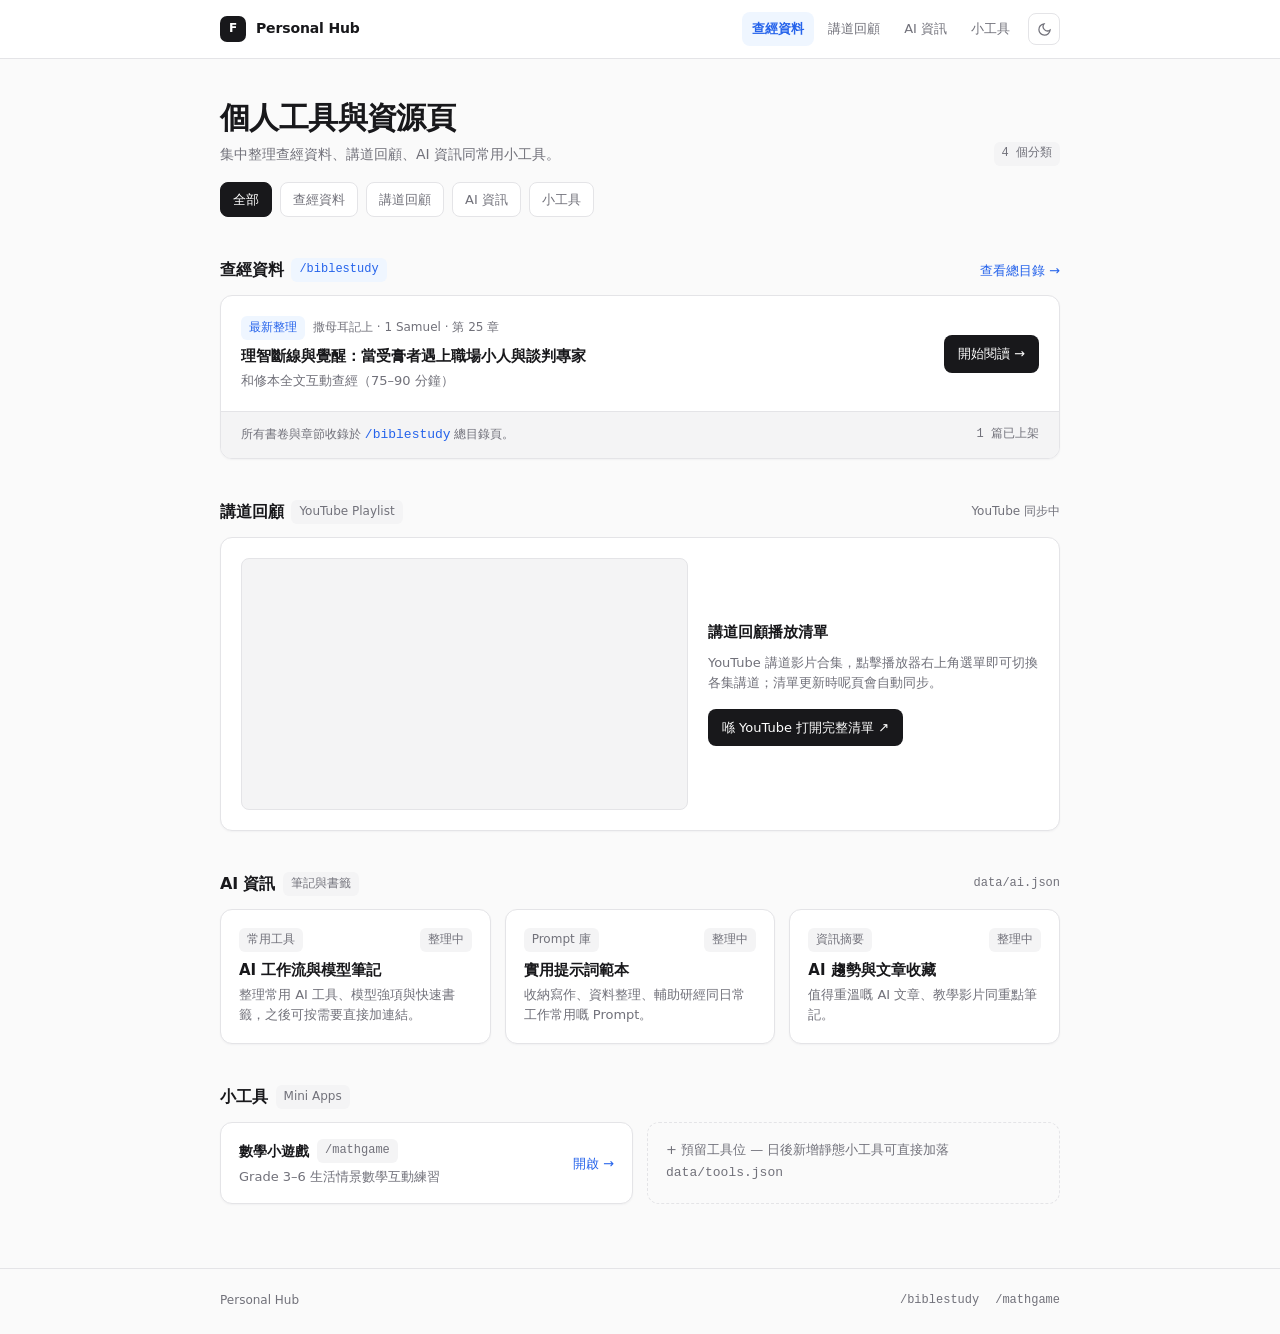
==== commit b8b5b5da: "Embed YouTube sermon playlist on Personal Hub" ====
--- a/index.html
+++ b/index.html
@@ -83,35 +83,29 @@
             <h2 class="section-title">講道回顧</h2>
             <span class="badge">YouTube Playlist</span>
           </div>
-          <span id="sermonStatus" class="book-en">待接上播放清單</span>
+          <span id="sermonStatus" class="book-en">YouTube 同步中</span>
         </div>
 
         <div id="homeSermons" class="card card-pad">
           <div class="sermon-grid">
             <div class="video-box">
-              <div class="play-icon" aria-hidden="true">
-                <svg width="18" height="18" viewBox="0 0 24 24" fill="currentColor">
-                  <path d="M8 5v14l11-7z" />
-                </svg>
-              </div>
-              <p class="item-title" style="font-size:14px">YouTube 講道播放清單嵌入位</p>
-              <p class="item-desc" style="max-width:300px;margin:0">
-                喺 <span class="mono">data/sermons.json</span> 填入 Playlist ID 後，會自動嵌入播放器並同步清單。
-              </p>
+              <iframe
+                src="https://www.youtube-nocookie.com/embed/videoseries?list=PLQ-Xx8rSSLVhnyXG8uso_r6Qw-PlEvJlb"
+                title="講道回顧播放清單"
+                allow="accelerometer; autoplay; clipboard-write; encrypted-media; gyroscope; picture-in-picture; web-share"
+                referrerpolicy="strict-origin-when-cross-origin"
+                allowfullscreen
+                loading="lazy"></iframe>
             </div>
 
             <div class="playlist-note">
-              <div class="playlist-slot is-highlight">
-                <span>講道回顧主清單</span>
-                <span class="mono">Playlist</span>
+              <h3 class="item-title">講道回顧播放清單</h3>
+              <p class="item-desc" style="margin:0">
+                YouTube 講道影片合集，點擊播放器右上角選單即可切換各集講道；清單更新時呢頁會自動同步。
+              </p>
+              <div style="margin-top:6px">
+                <a class="btn-primary" href="https://www.youtube.com/playlist?list=PLQ-Xx8rSSLVhnyXG8uso_r6Qw-PlEvJlb" target="_blank" rel="noopener noreferrer">喺 YouTube 打開完整清單 ↗</a>
               </div>
-              <div class="playlist-slot">
-                <span>新增影片自動同步</span>
-                <span>YouTube</span>
-              </div>
-              <p class="item-desc" style="margin:4px 0 0">
-                收到 YouTube Playlist 連結後，直接更新設定檔即可自動顯示。
-              </p>
             </div>
           </div>
         </div>
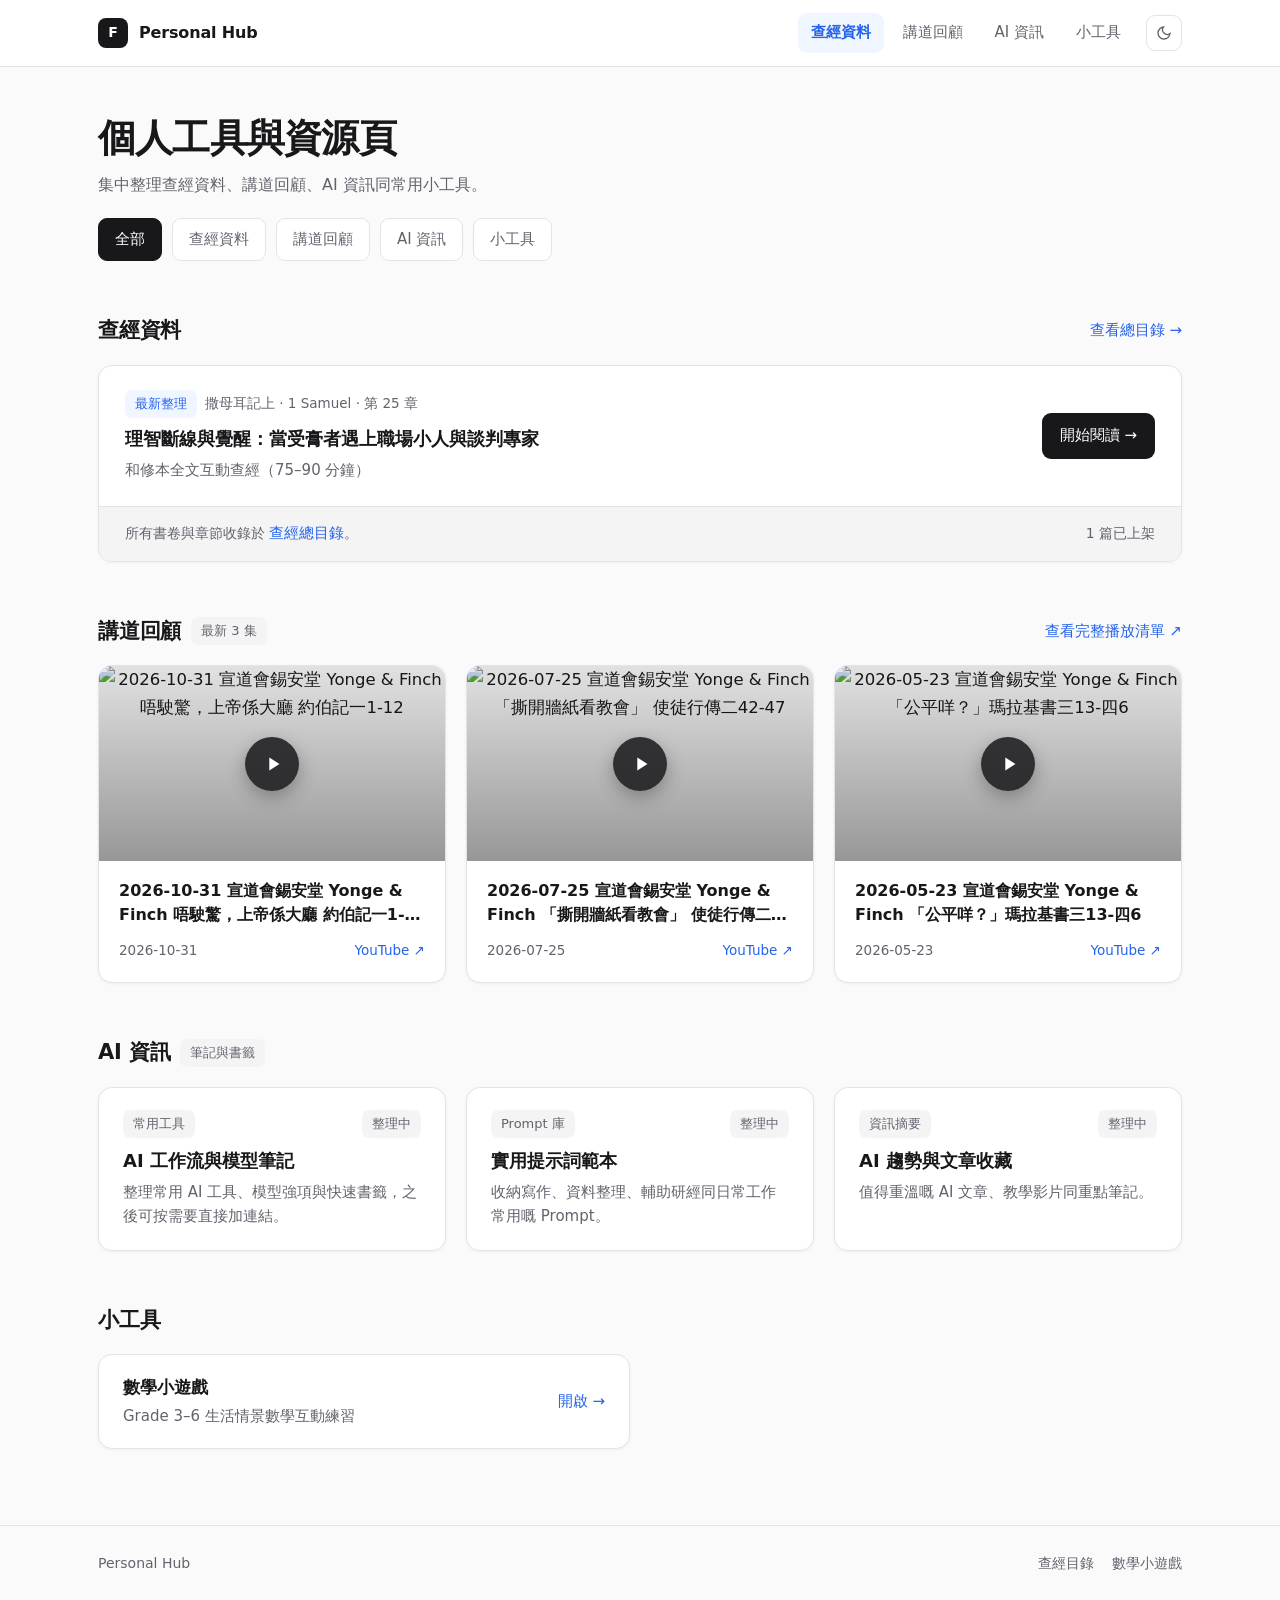
==== commit eb002607: "List latest 3 sermon videos, widen layout, enlarge typography, hide internal paths" ====
--- a/index.html
+++ b/index.html
@@ -33,7 +33,6 @@
             <h1 class="page-title">個人工具與資源頁</h1>
             <p class="page-sub">集中整理查經資料、講道回顧、AI 資訊同常用小工具。</p>
           </div>
-          <span class="badge mono">4 個分類</span>
         </div>
 
         <div id="catFilters" class="filters" role="group" aria-label="分類篩選">
@@ -45,12 +44,11 @@
         </div>
       </section>
 
-      <!-- Module 1: Bible Study (/biblestudy) -->
+      <!-- Module 1: Bible Study -->
       <section id="mod-biblestudy" data-cat="biblestudy">
         <div class="section-head">
           <div class="section-title-group">
             <h2 class="section-title">查經資料</h2>
-            <span class="badge badge-accent mono">/biblestudy</span>
           </div>
           <a class="section-link" href="biblestudy/">查看總目錄 →</a>
         </div>
@@ -70,44 +68,76 @@
             </div>
           </div>
           <div class="card-footer">
-            <span>所有書卷與章節收錄於 <a class="section-link mono" href="biblestudy/">/biblestudy</a> 總目錄頁。</span>
-            <span id="bibleStudyCount" class="mono">1 篇已上架</span>
-          </div>
-        </div>
-      </section>
-
-      <!-- Module 2: Sermon Archive (YouTube Playlist) -->
+            <span>所有書卷與章節收錄於 <a class="section-link" href="biblestudy/">查經總目錄</a>。</span>
+            <span id="bibleStudyCount">1 篇已上架</span>
+          </div>
+        </div>
+      </section>
+
+      <!-- Module 2: Sermon Archive (Latest 3 YouTube Videos) -->
       <section id="mod-sermons" data-cat="sermons">
         <div class="section-head">
           <div class="section-title-group">
             <h2 class="section-title">講道回顧</h2>
-            <span class="badge">YouTube Playlist</span>
-          </div>
-          <span id="sermonStatus" class="book-en">YouTube 同步中</span>
-        </div>
-
-        <div id="homeSermons" class="card card-pad">
-          <div class="sermon-grid">
-            <div class="video-box">
-              <iframe
-                src="https://www.youtube-nocookie.com/embed/videoseries?list=PLQ-Xx8rSSLVhnyXG8uso_r6Qw-PlEvJlb"
-                title="講道回顧播放清單"
-                allow="accelerometer; autoplay; clipboard-write; encrypted-media; gyroscope; picture-in-picture; web-share"
-                referrerpolicy="strict-origin-when-cross-origin"
-                allowfullscreen
-                loading="lazy"></iframe>
-            </div>
-
-            <div class="playlist-note">
-              <h3 class="item-title">講道回顧播放清單</h3>
-              <p class="item-desc" style="margin:0">
-                YouTube 講道影片合集，點擊播放器右上角選單即可切換各集講道；清單更新時呢頁會自動同步。
-              </p>
-              <div style="margin-top:6px">
-                <a class="btn-primary" href="https://www.youtube.com/playlist?list=PLQ-Xx8rSSLVhnyXG8uso_r6Qw-PlEvJlb" target="_blank" rel="noopener noreferrer">喺 YouTube 打開完整清單 ↗</a>
-              </div>
-            </div>
-          </div>
+            <span class="badge">最新 3 集</span>
+          </div>
+          <a class="section-link" href="https://www.youtube.com/playlist?list=PLQ-Xx8rSSLVhnyXG8uso_r6Qw-PlEvJlb" target="_blank" rel="noopener noreferrer">查看完整播放清單 ↗</a>
+        </div>
+
+        <div id="homeSermonGrid" class="grid-3">
+          <article class="card card-hover video-card">
+            <button type="button" class="video-thumb-btn" data-play-video="CZl4BkHwz3w" data-video-title="2026-10-31 宣道會錫安堂 Yonge &amp; Finch 唔駛驚，上帝係大廳 約伯記一1-12" aria-label="播放：2026-10-31 宣道會錫安堂 Yonge &amp; Finch 唔駛驚，上帝係大廳 約伯記一1-12">
+              <img src="https://i.ytimg.com/vi/CZl4BkHwz3w/hqdefault.jpg" alt="2026-10-31 宣道會錫安堂 Yonge &amp; Finch 唔駛驚，上帝係大廳 約伯記一1-12" loading="lazy" />
+              <span class="video-thumb-overlay" aria-hidden="true">
+                <span class="video-play-badge">
+                  <svg width="22" height="22" viewBox="0 0 24 24" fill="currentColor" style="margin-left:2px"><path d="M8 5v14l11-7z" /></svg>
+                </span>
+              </span>
+            </button>
+            <div class="video-body">
+              <h3 class="video-title" title="2026-10-31 宣道會錫安堂 Yonge &amp; Finch 唔駛驚，上帝係大廳 約伯記一1-12">2026-10-31 宣道會錫安堂 Yonge &amp; Finch 唔駛驚，上帝係大廳 約伯記一1-12</h3>
+              <div class="video-meta-row">
+                <span>2026-10-31</span>
+                <a class="video-yt-link" href="https://www.youtube.com/watch?v=CZl4BkHwz3w&amp;list=PLQ-Xx8rSSLVhnyXG8uso_r6Qw-PlEvJlb" target="_blank" rel="noopener noreferrer">YouTube ↗</a>
+              </div>
+            </div>
+          </article>
+
+          <article class="card card-hover video-card">
+            <button type="button" class="video-thumb-btn" data-play-video="4Od312yv1s8" data-video-title="2026-07-25 宣道會錫安堂 Yonge &amp; Finch 「撕開牆紙看教會」 使徒行傳二42-47" aria-label="播放：2026-07-25 宣道會錫安堂 Yonge &amp; Finch 「撕開牆紙看教會」 使徒行傳二42-47">
+              <img src="https://i.ytimg.com/vi/4Od312yv1s8/hqdefault.jpg" alt="2026-07-25 宣道會錫安堂 Yonge &amp; Finch 「撕開牆紙看教會」 使徒行傳二42-47" loading="lazy" />
+              <span class="video-thumb-overlay" aria-hidden="true">
+                <span class="video-play-badge">
+                  <svg width="22" height="22" viewBox="0 0 24 24" fill="currentColor" style="margin-left:2px"><path d="M8 5v14l11-7z" /></svg>
+                </span>
+              </span>
+            </button>
+            <div class="video-body">
+              <h3 class="video-title" title="2026-07-25 宣道會錫安堂 Yonge &amp; Finch 「撕開牆紙看教會」 使徒行傳二42-47">2026-07-25 宣道會錫安堂 Yonge &amp; Finch 「撕開牆紙看教會」 使徒行傳二42-47</h3>
+              <div class="video-meta-row">
+                <span>2026-07-25</span>
+                <a class="video-yt-link" href="https://www.youtube.com/watch?v=4Od312yv1s8&amp;list=PLQ-Xx8rSSLVhnyXG8uso_r6Qw-PlEvJlb" target="_blank" rel="noopener noreferrer">YouTube ↗</a>
+              </div>
+            </div>
+          </article>
+
+          <article class="card card-hover video-card">
+            <button type="button" class="video-thumb-btn" data-play-video="2njU4zfk90c" data-video-title="2026-05-23 宣道會錫安堂 Yonge &amp; Finch 「公平咩？」瑪拉基書三13-四6" aria-label="播放：2026-05-23 宣道會錫安堂 Yonge &amp; Finch 「公平咩？」瑪拉基書三13-四6">
+              <img src="https://i.ytimg.com/vi/2njU4zfk90c/hqdefault.jpg" alt="2026-05-23 宣道會錫安堂 Yonge &amp; Finch 「公平咩？」瑪拉基書三13-四6" loading="lazy" />
+              <span class="video-thumb-overlay" aria-hidden="true">
+                <span class="video-play-badge">
+                  <svg width="22" height="22" viewBox="0 0 24 24" fill="currentColor" style="margin-left:2px"><path d="M8 5v14l11-7z" /></svg>
+                </span>
+              </span>
+            </button>
+            <div class="video-body">
+              <h3 class="video-title" title="2026-05-23 宣道會錫安堂 Yonge &amp; Finch 「公平咩？」瑪拉基書三13-四6">2026-05-23 宣道會錫安堂 Yonge &amp; Finch 「公平咩？」瑪拉基書三13-四6</h3>
+              <div class="video-meta-row">
+                <span>2026-05-23</span>
+                <a class="video-yt-link" href="https://www.youtube.com/watch?v=2njU4zfk90c&amp;list=PLQ-Xx8rSSLVhnyXG8uso_r6Qw-PlEvJlb" target="_blank" rel="noopener noreferrer">YouTube ↗</a>
+              </div>
+            </div>
+          </article>
         </div>
       </section>
 
@@ -118,7 +148,6 @@
             <h2 class="section-title">AI 資訊</h2>
             <span class="badge">筆記與書籤</span>
           </div>
-          <span class="book-en mono">data/ai.json</span>
         </div>
 
         <div id="homeAiGrid" class="grid-3">
@@ -151,24 +180,17 @@
         <div class="section-head">
           <div class="section-title-group">
             <h2 class="section-title">小工具</h2>
-            <span class="badge">Mini Apps</span>
           </div>
         </div>
 
         <div id="homeToolsGrid" class="grid-2">
           <a class="card card-hover tool-card" href="mathgame/">
             <div>
-              <div class="study-meta" style="margin-bottom:4px">
-                <strong style="color:var(--ink);font-size:14px">數學小遊戲</strong>
-                <span class="badge mono">/mathgame</span>
-              </div>
-              <p class="item-desc" style="margin:0">Grade 3–6 生活情景數學互動練習</p>
+              <h3 class="item-title" style="font-size:17px">數學小遊戲</h3>
+              <p class="item-desc" style="margin:4px 0 0">Grade 3–6 生活情景數學互動練習</p>
             </div>
             <span class="study-row-link">開啟 →</span>
           </a>
-          <div class="dashed-card">
-            + 預留工具位 — 日後新增靜態小工具可直接加落 <span class="mono">data/tools.json</span>
-          </div>
         </div>
       </section>
     </div>
@@ -177,9 +199,9 @@
   <footer class="site-footer">
     <div class="wrap footer-inner">
       <span>Personal Hub</span>
-      <div class="footer-links mono">
-        <a href="biblestudy/">/biblestudy</a>
-        <a href="mathgame/">/mathgame</a>
+      <div class="footer-links">
+        <a href="biblestudy/">查經目錄</a>
+        <a href="mathgame/">數學小遊戲</a>
       </div>
     </div>
   </footer>
--- a/assets/css/style.css
+++ b/assets/css/style.css
@@ -1,6 +1,6 @@
 /* ==========================================================================
-   Personal Hub — Clean & Minimal Design System
-   Light mode default (Swiss Minimal) + optional Dark mode ([data-theme="dark"])
+   Personal Hub — Clean & Spacious Design System
+   Light mode default + optional Dark mode ([data-theme="dark"])
    ========================================================================== */
 
 :root {
@@ -8,16 +8,16 @@
   --surface: #ffffff;
   --surface-2: #f4f4f5;
   --ink: #18181b;
-  --muted: #71717a;
+  --muted: #63636e;
   --border: #e4e4e7;
   --border-hover: #a1a1aa;
   --accent: #18181b;
   --accent-ink: #ffffff;
   --link: #2563eb;
   --link-soft: #eff6ff;
-  --radius: 12px;
-  --radius-sm: 8px;
-  --shadow-sm: 0 1px 2px rgba(15, 23, 42, 0.04);
+  --radius: 14px;
+  --radius-sm: 9px;
+  --shadow-sm: 0 1px 3px rgba(15, 23, 42, 0.05);
   --font-sans: "PingFang TC", "Hiragino Sans", "Noto Sans TC", -apple-system, BlinkMacSystemFont, "Segoe UI", system-ui, sans-serif;
   --font-mono: ui-monospace, SFMono-Regular, Menlo, Monaco, Consolas, monospace;
 }
@@ -27,14 +27,14 @@
   --surface: #181a1e;
   --surface-2: #202328;
   --ink: #f1f1f3;
-  --muted: #989ba3;
+  --muted: #a1a5ae;
   --border: #2a2d34;
   --border-hover: #525763;
   --accent: #f1f1f3;
   --accent-ink: #111214;
   --link: #7dd3fc;
   --link-soft: #1b2834;
-  --shadow-sm: 0 1px 2px rgba(0, 0, 0, 0.25);
+  --shadow-sm: 0 1px 3px rgba(0, 0, 0, 0.28);
 }
 
 *,
@@ -51,8 +51,8 @@
 body {
   margin: 0;
   font-family: var(--font-sans);
-  font-size: 15px;
-  line-height: 1.65;
+  font-size: 16.5px;
+  line-height: 1.7;
   background-color: var(--bg);
   color: var(--ink);
   min-height: 100vh;
@@ -75,9 +75,9 @@
 
 .wrap {
   width: 100%;
-  max-width: 880px;
+  max-width: 1140px;
   margin: 0 auto;
-  padding: 0 20px;
+  padding: 0 28px;
 }
 
 /* ---------------- Header ---------------- */
@@ -91,7 +91,7 @@
 }
 
 .header-inner {
-  height: 58px;
+  height: 66px;
   display: flex;
   align-items: center;
   justify-content: space-between;
@@ -101,35 +101,35 @@
 .brand {
   display: inline-flex;
   align-items: center;
-  gap: 10px;
+  gap: 11px;
   font-weight: 600;
-  font-size: 14px;
+  font-size: 16px;
   letter-spacing: -0.01em;
 }
 
 .brand-mark {
-  width: 26px;
-  height: 26px;
-  border-radius: 7px;
+  width: 30px;
+  height: 30px;
+  border-radius: 8px;
   background-color: var(--accent);
   color: var(--accent-ink);
   display: inline-flex;
   align-items: center;
   justify-content: center;
-  font-size: 12px;
+  font-size: 14px;
   font-weight: 700;
 }
 
 .nav {
   display: flex;
   align-items: center;
-  gap: 4px;
+  gap: 6px;
 }
 
 .nav a {
-  padding: 6px 10px;
+  padding: 7px 13px;
   border-radius: var(--radius-sm);
-  font-size: 13px;
+  font-size: 15px;
   color: var(--muted);
   transition: color 0.15s ease, background-color 0.15s ease;
 }
@@ -150,9 +150,9 @@
 }
 
 .theme-btn {
-  margin-left: 4px;
-  width: 32px;
-  height: 32px;
+  margin-left: 6px;
+  width: 36px;
+  height: 36px;
   border-radius: var(--radius-sm);
   border: 1px solid var(--border);
   background-color: var(--surface);
@@ -172,26 +172,26 @@
 /* ---------------- Main ---------------- */
 main {
   flex: 1;
-  padding: 40px 0 64px;
+  padding: 48px 0 76px;
 }
 
 .stack-lg > * + * {
-  margin-top: 40px;
+  margin-top: 52px;
 }
 
 .stack-md > * + * {
-  margin-top: 24px;
+  margin-top: 28px;
 }
 
 .stack-sm > * + * {
-  margin-top: 12px;
+  margin-top: 14px;
 }
 
 /* ---------------- Page Header & Filters ---------------- */
 .page-head {
   display: flex;
   flex-direction: column;
-  gap: 16px;
+  gap: 20px;
 }
 
 .head-row {
@@ -199,28 +199,28 @@
   flex-wrap: wrap;
   align-items: flex-end;
   justify-content: space-between;
-  gap: 12px;
+  gap: 14px;
 }
 
 .page-title {
   margin: 0;
-  font-size: clamp(24px, 4vw, 30px);
+  font-size: clamp(28px, 3.6vw, 38px);
   font-weight: 600;
   letter-spacing: -0.02em;
   line-height: 1.25;
 }
 
 .page-sub {
-  margin: 6px 0 0;
+  margin: 8px 0 0;
+  font-size: 16px;
+  color: var(--muted);
+}
+
+.breadcrumb {
+  display: flex;
+  align-items: center;
+  gap: 8px;
   font-size: 14px;
-  color: var(--muted);
-}
-
-.breadcrumb {
-  display: flex;
-  align-items: center;
-  gap: 8px;
-  font-size: 13px;
   color: var(--muted);
 }
 
@@ -228,7 +228,7 @@
   color: var(--ink);
 }
 
-.breadcrumb .mono {
+.breadcrumb .current {
   color: var(--ink);
   font-weight: 500;
 }
@@ -237,16 +237,16 @@
   display: flex;
   flex-wrap: wrap;
   align-items: center;
-  gap: 8px;
+  gap: 10px;
 }
 
 .pill-btn {
-  padding: 6px 12px;
+  padding: 8px 16px;
   border-radius: var(--radius-sm);
   border: 1px solid var(--border);
   background-color: var(--surface);
   color: var(--muted);
-  font-size: 13px;
+  font-size: 15px;
   font-weight: 500;
   cursor: pointer;
   transition: all 0.15s ease;
@@ -268,19 +268,19 @@
   flex-wrap: wrap;
   align-items: center;
   justify-content: space-between;
-  gap: 12px;
-  padding-bottom: 20px;
+  gap: 14px;
+  padding-bottom: 24px;
   border-bottom: 1px solid var(--border);
 }
 
 .search-input {
   width: 100%;
-  max-width: 280px;
-  padding: 7px 12px;
+  max-width: 340px;
+  padding: 9px 14px;
   border-radius: var(--radius-sm);
   border: 1px solid var(--border);
   background-color: var(--surface);
-  font-size: 13px;
+  font-size: 15px;
   outline: none;
   transition: border-color 0.15s ease;
 }
@@ -292,27 +292,28 @@
 /* ---------------- Sections ---------------- */
 .section-head {
   display: flex;
+  flex-wrap: wrap;
   align-items: center;
   justify-content: space-between;
   gap: 12px;
-  margin-bottom: 12px;
+  margin-bottom: 16px;
 }
 
 .section-title-group {
   display: flex;
   align-items: center;
-  gap: 8px;
+  gap: 10px;
 }
 
 .section-title {
   margin: 0;
-  font-size: 16px;
+  font-size: 21px;
   font-weight: 600;
   letter-spacing: -0.01em;
 }
 
 .section-link {
-  font-size: 13px;
+  font-size: 15px;
   font-weight: 500;
   color: var(--link);
 }
@@ -322,16 +323,12 @@
 }
 
 /* ---------------- Badges & Tags ---------------- */
-.mono {
-  font-family: var(--font-mono);
-}
-
 .badge {
   display: inline-flex;
   align-items: center;
-  padding: 2px 8px;
-  border-radius: 6px;
-  font-size: 12px;
+  padding: 3px 10px;
+  border-radius: 7px;
+  font-size: 13px;
   font-weight: 500;
   background-color: var(--surface-2);
   color: var(--muted);
@@ -345,8 +342,8 @@
 .tag-list {
   display: flex;
   flex-wrap: wrap;
-  gap: 6px;
-  margin-top: 8px;
+  gap: 8px;
+  margin-top: 10px;
 }
 
 /* ---------------- Cards & Grids ---------------- */
@@ -355,7 +352,7 @@
   border: 1px solid var(--border);
   border-radius: var(--radius);
   box-shadow: var(--shadow-sm);
-  transition: border-color 0.15s ease;
+  transition: border-color 0.15s ease, transform 0.15s ease;
 }
 
 .card-hover:hover {
@@ -363,11 +360,11 @@
 }
 
 .card-pad {
-  padding: 20px;
+  padding: 24px 26px;
 }
 
 .card-footer {
-  padding: 12px 20px;
+  padding: 14px 26px;
   background-color: var(--surface-2);
   border-top: 1px solid var(--border);
   border-bottom-left-radius: calc(var(--radius) - 1px);
@@ -376,8 +373,8 @@
   flex-wrap: wrap;
   align-items: center;
   justify-content: space-between;
-  gap: 8px;
-  font-size: 12px;
+  gap: 10px;
+  font-size: 14px;
   color: var(--muted);
 }
 
@@ -386,11 +383,11 @@
   align-items: center;
   justify-content: center;
   gap: 6px;
-  padding: 8px 14px;
+  padding: 10px 18px;
   border-radius: var(--radius-sm);
   background-color: var(--accent);
   color: var(--accent-ink);
-  font-size: 13px;
+  font-size: 15px;
   font-weight: 500;
   white-space: nowrap;
   transition: opacity 0.15s ease;
@@ -403,13 +400,13 @@
 .grid-3 {
   display: grid;
   grid-template-columns: repeat(3, minmax(0, 1fr));
-  gap: 14px;
+  gap: 20px;
 }
 
 .grid-2 {
   display: grid;
   grid-template-columns: repeat(2, minmax(0, 1fr));
-  gap: 14px;
+  gap: 20px;
 }
 
 /* Feature row inside Bible Study card */
@@ -418,58 +415,104 @@
   flex-wrap: wrap;
   align-items: center;
   justify-content: space-between;
-  gap: 16px;
+  gap: 18px;
 }
 
 .study-meta {
   display: flex;
+  flex-wrap: wrap;
   align-items: center;
   gap: 8px;
-  font-size: 12px;
-  color: var(--muted);
-  margin-bottom: 6px;
+  font-size: 13.5px;
+  color: var(--muted);
+  margin-bottom: 8px;
 }
 
 .item-title {
   margin: 0;
+  font-size: 18px;
+  font-weight: 600;
+  line-height: 1.45;
+}
+
+.item-desc {
+  margin: 6px 0 0;
   font-size: 15px;
-  font-weight: 600;
-  line-height: 1.4;
-}
-
-.item-desc {
-  margin: 4px 0 0;
-  font-size: 13px;
-  color: var(--muted);
-  line-height: 1.55;
-}
-
-/* Sermon Playlist Card */
-.sermon-grid {
-  display: grid;
-  grid-template-columns: minmax(0, 1.35fr) minmax(0, 1fr);
-  gap: 20px;
-  align-items: center;
-}
-
-.video-box {
+  color: var(--muted);
+  line-height: 1.6;
+}
+
+/* ---------------- Sermon Video Cards ---------------- */
+.video-card {
+  overflow: hidden;
+  display: flex;
+  flex-direction: column;
+}
+
+.video-thumb-btn {
+  position: relative;
+  display: block;
+  width: 100%;
+  aspect-ratio: 16 / 9;
+  padding: 0;
+  border: 0;
+  background-color: var(--surface-2);
+  cursor: pointer;
+  overflow: hidden;
+}
+
+.video-thumb-btn img {
+  width: 100%;
+  height: 100%;
+  object-fit: cover;
+  display: block;
+  transition: transform 0.25s ease;
+}
+
+.video-thumb-btn:hover img {
+  transform: scale(1.03);
+}
+
+.video-thumb-overlay {
+  position: absolute;
+  inset: 0;
+  background: linear-gradient(to top, rgba(0, 0, 0, 0.38), rgba(0, 0, 0, 0.08));
+  display: flex;
+  align-items: center;
+  justify-content: center;
+  transition: background 0.2s ease;
+}
+
+.video-thumb-btn:hover .video-thumb-overlay {
+  background: rgba(0, 0, 0, 0.3);
+}
+
+.video-play-badge {
+  width: 54px;
+  height: 54px;
+  border-radius: 999px;
+  background-color: rgba(24, 24, 27, 0.85);
+  color: #ffffff;
+  display: flex;
+  align-items: center;
+  justify-content: center;
+  box-shadow: 0 6px 18px rgba(0, 0, 0, 0.28);
+  transition: transform 0.2s ease, background-color 0.2s ease;
+}
+
+.video-thumb-btn:hover .video-play-badge {
+  transform: scale(1.08);
+  background-color: #dc2626;
+}
+
+.video-embed-box {
   position: relative;
   width: 100%;
   aspect-ratio: 16 / 9;
-  border-radius: var(--radius-sm);
-  overflow: hidden;
-  background-color: var(--surface-2);
-  border: 1px solid var(--border);
-  display: flex;
-  flex-direction: column;
-  align-items: center;
-  justify-content: center;
-  text-align: center;
-  padding: 20px;
-  gap: 10px;
-}
-
-.video-box iframe {
+  background-color: #000;
+}
+
+.video-embed-box iframe {
   position: absolute;
   inset: 0;
   width: 100%;
@@ -477,103 +520,99 @@
   border: 0;
 }
 
-.play-icon {
-  width: 44px;
-  height: 44px;
-  border-radius: 999px;
-  background-color: var(--surface);
-  border: 1px solid var(--border);
-  display: flex;
-  align-items: center;
-  justify-content: center;
-  color: var(--ink);
-}
-
-.playlist-note {
+.video-body {
+  padding: 18px 20px 20px;
+  flex: 1;
   display: flex;
   flex-direction: column;
-  gap: 10px;
-}
-
-.playlist-slot {
-  padding: 10px 12px;
-  border-radius: var(--radius-sm);
-  border: 1px solid var(--border);
-  font-size: 12px;
-  color: var(--muted);
-  display: flex;
-  align-items: center;
-  justify-content: space-between;
-  gap: 8px;
-}
-
-.playlist-slot.is-highlight {
-  background-color: var(--surface-2);
-  color: var(--ink);
-  font-weight: 500;
-}
-
-/* AI & Tool Cards */
-.ai-card {
-  display: flex;
-  flex-direction: column;
   justify-content: space-between;
   gap: 12px;
-  padding: 18px;
-}
-
-.ai-card-top {
-  display: flex;
-  align-items: center;
-  justify-content: space-between;
-  gap: 8px;
-  margin-bottom: 8px;
-}
-
-.tool-card {
-  display: flex;
-  align-items: center;
-  justify-content: space-between;
-  gap: 14px;
-  padding: 16px 18px;
-}
-
-.dashed-card {
-  border: 1px dashed var(--border);
-  border-radius: var(--radius);
-  padding: 16px 18px;
-  color: var(--muted);
-  font-size: 13px;
-}
-
-/* ---------------- Bible Study Directory List ---------------- */
-.book-group {
-  display: flex;
-  flex-direction: column;
-  gap: 10px;
-}
-
-.book-head {
-  display: flex;
-  align-items: baseline;
-  justify-content: space-between;
-  gap: 12px;
-}
-
-.book-head-left {
-  display: flex;
-  align-items: baseline;
-  gap: 8px;
-}
-
-.book-name {
+}
+
+.video-title {
   margin: 0;
   font-size: 16px;
   font-weight: 600;
+  line-height: 1.5;
+  color: var(--ink);
+  display: -webkit-box;
+  -webkit-line-clamp: 2;
+  -webkit-box-orient: vertical;
+  overflow: hidden;
+}
+
+.video-meta-row {
+  display: flex;
+  align-items: center;
+  justify-content: space-between;
+  gap: 10px;
+  font-size: 13.5px;
+  color: var(--muted);
+}
+
+.video-yt-link {
+  color: var(--link);
+  font-weight: 500;
+  white-space: nowrap;
+}
+
+.video-yt-link:hover {
+  text-decoration: underline;
+}
+
+/* AI & Tool Cards */
+.ai-card {
+  display: flex;
+  flex-direction: column;
+  justify-content: space-between;
+  gap: 14px;
+  padding: 22px 24px;
+}
+
+.ai-card-top {
+  display: flex;
+  align-items: center;
+  justify-content: space-between;
+  gap: 8px;
+  margin-bottom: 10px;
+}
+
+.tool-card {
+  display: flex;
+  align-items: center;
+  justify-content: space-between;
+  gap: 16px;
+  padding: 20px 24px;
+}
+
+/* ---------------- Bible Study Directory List ---------------- */
+.book-group {
+  display: flex;
+  flex-direction: column;
+  gap: 12px;
+}
+
+.book-head {
+  display: flex;
+  align-items: baseline;
+  justify-content: space-between;
+  gap: 12px;
+}
+
+.book-head-left {
+  display: flex;
+  align-items: baseline;
+  gap: 10px;
+}
+
+.book-name {
+  margin: 0;
+  font-size: 19px;
+  font-weight: 600;
 }
 
 .book-en {
-  font-size: 12px;
+  font-size: 14px;
   color: var(--muted);
 }
 
@@ -587,8 +626,8 @@
   flex-wrap: wrap;
   align-items: center;
   justify-content: space-between;
-  gap: 12px;
-  padding: 16px 20px;
+  gap: 14px;
+  padding: 20px 24px;
   transition: background-color 0.15s ease;
 }
 
@@ -601,24 +640,24 @@
 }
 
 .study-row-link {
-  font-size: 13px;
+  font-size: 15px;
   font-weight: 500;
   color: var(--link);
   white-space: nowrap;
 }
 
 .empty-state {
-  padding: 36px 20px;
+  padding: 40px 24px;
   text-align: center;
   color: var(--muted);
-  font-size: 14px;
+  font-size: 15px;
 }
 
 /* ---------------- Footer ---------------- */
 .site-footer {
   border-top: 1px solid var(--border);
-  padding: 22px 0;
-  font-size: 12px;
+  padding: 26px 0;
+  font-size: 14px;
   color: var(--muted);
 }
 
@@ -633,7 +672,7 @@
 .footer-links {
   display: flex;
   align-items: center;
-  gap: 16px;
+  gap: 18px;
 }
 
 .footer-links a:hover {
@@ -645,16 +684,27 @@
 }
 
 /* ---------------- Responsive ---------------- */
-@media (max-width: 720px) {
+@media (max-width: 900px) {
+  .grid-3 {
+    grid-template-columns: repeat(2, minmax(0, 1fr));
+  }
+}
+
+@media (max-width: 640px) {
+  .wrap {
+    padding: 0 18px;
+  }
   main {
-    padding: 28px 0 48px;
+    padding: 32px 0 56px;
   }
   .grid-3,
-  .grid-2,
-  .sermon-grid {
+  .grid-2 {
     grid-template-columns: 1fr;
   }
   .nav a.hide-sm {
     display: none;
   }
-}
+  .card-pad {
+    padding: 20px;
+  }
+}
